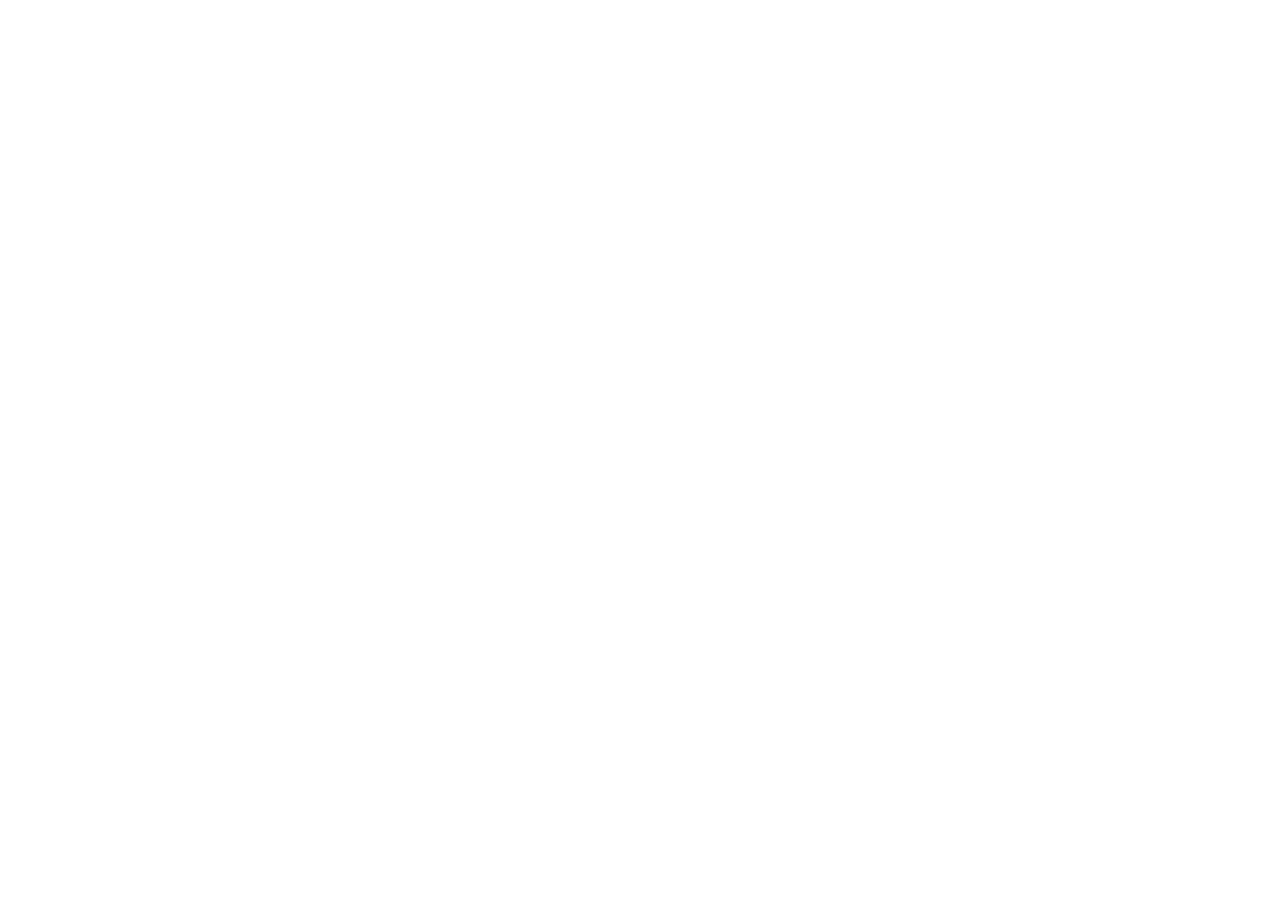
==== index.html @ 115ca14e "完成了登录和注册功能的开发" ====
<!DOCTYPE html>
<html lang="en">

<head>
    <meta charset="UTF-8">
    <meta name="viewport" content="width=device-width, initial-scale=1.0">
    <title>Document</title>
</head>

<body>

</body>

</html>
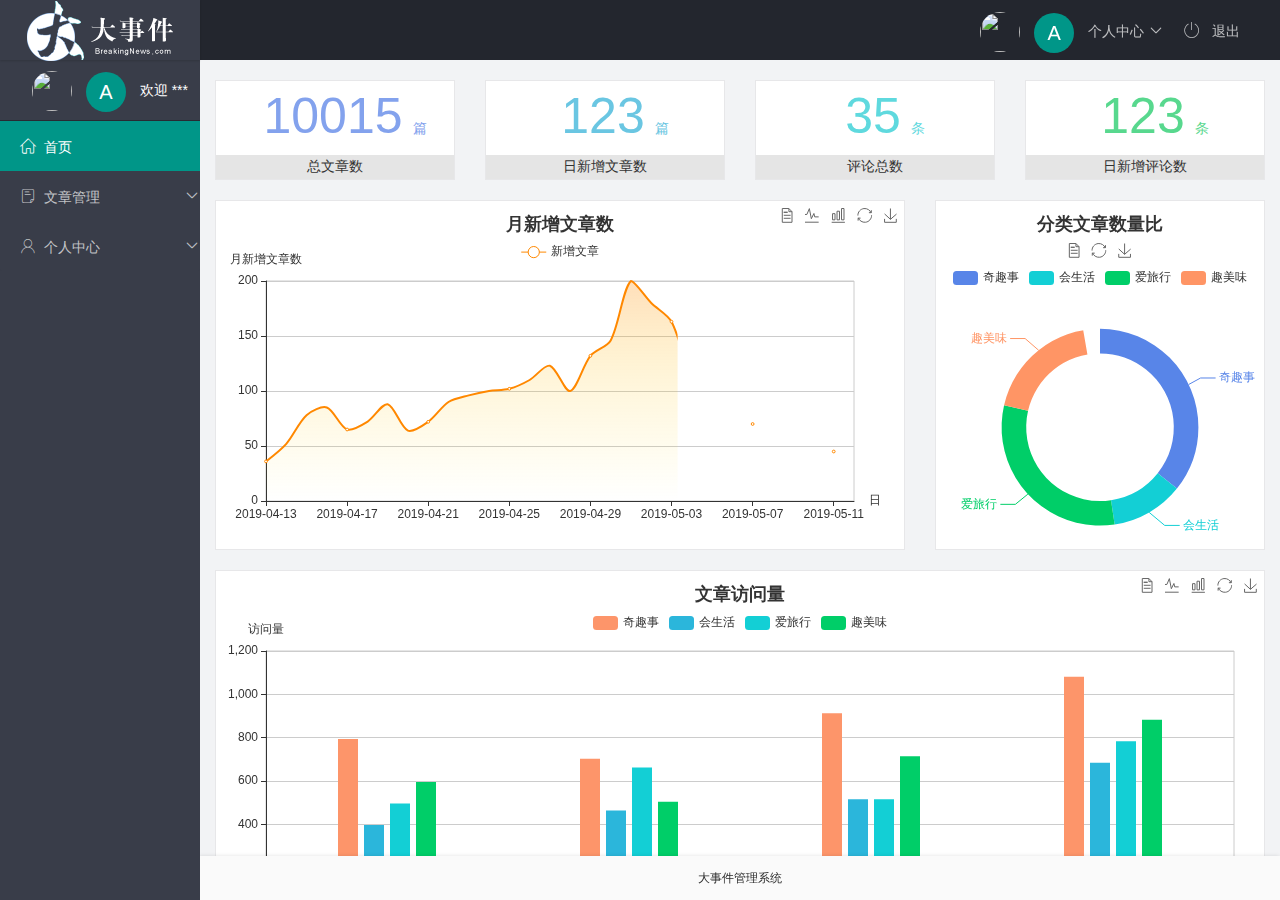
==== commit 34f014bb: "完成了主页功能的开发" ====
--- a/index.html
+++ b/index.html
@@ -5,9 +5,90 @@
     <meta charset="UTF-8">
     <meta name="viewport" content="width=device-width, initial-scale=1.0">
     <title>Document</title>
+    <link rel="stylesheet" href="./assets/lib/layui/css/layui.css">
+    <link rel="stylesheet" href="./assets/css/index.css">
+    <link rel="stylesheet" href="./assets/fonts/iconfont.css">
+
 </head>
 
 <body>
+    <div class="layui-layout layui-layout-admin">
+        <div class="layui-header">
+            <div class="layui-logo layui-hide-xs layui-bg-black">
+                <img src="./assets/images/logo.png" alt="">
+            </div>
+            <!-- 头部区域（可配合layui 已有的水平导航） -->
+            <ul class="layui-nav layui-layout-left">
+                <!-- 移动端显示 -->
+                <li class="layui-nav-item layui-show-xs-inline-block layui-hide-sm" lay-header-event="menuLeft">
+                    <i class="layui-icon layui-icon-spread-left"></i>
+                </li>
+            </ul>
+            <ul class="layui-nav layui-layout-right">
+                <li class="layui-nav-item layui-hide layui-show-md-inline-block">
+                    <a href="javascript:;" class="userinfo">
+                        <img src="//tva1.sinaimg.cn/crop.0.0.118.118.180/5db11ff4gw1e77d3nqrv8j203b03cweg.jpg" class="layui-nav-img">
+                        <span class="text-avatar">A</span> 个人中心
+                    </a>
+                    <dl class="layui-nav-child">
+                        <dd><a href="">基本资料</a></dd>
+                        <dd><a href="">更换头像</a></dd>
+                        <dd><a href="">重置密码</a></dd>
+                    </dl>
+                </li>
+                <li class="layui-nav-item" lay-header-event="menuRight" lay-unselect>
+                    <a href="javascript:;" id="btnLogout">
+                        <span class="iconfont icon-tuichu"></span> 退出
+                    </a>
+                </li>
+            </ul>
+        </div>
+
+        <div class="layui-side layui-bg-black">
+            <div class="layui-side-scroll">
+                <div class="userinfo">
+                    <img src="//tva1.sinaimg.cn/crop.0.0.118.118.180/5db11ff4gw1e77d3nqrv8j203b03cweg.jpg" class="layui-nav-img">
+                    <span class="text-avatar">A</span>
+                    <span id="welcome">欢迎 ***</span>
+                </div>
+                <!-- 左侧导航区域（可配合layui已有的垂直导航） -->
+                <ul class="layui-nav layui-nav-tree" lay-shrink="all">
+                    <li class="layui-nav-item layui-this"><a href="javascript:;"><span class="iconfont icon-home"></span>首页</a></li>
+                    <li class="layui-nav-item">
+                        <a class="" href="javascript:;"><span class="iconfont icon-16"></span>文章管理</a>
+                        <dl class="layui-nav-child">
+                            <dd><a href="javascript:;"><i class="layui-icon layui-icon-app"></i>文章类别</a></dd>
+                            <dd><a href="javascript:;"><i class="layui-icon layui-icon-cols"></i>文章列表</a></dd>
+                            <dd><a href="javascript:;"><i class="layui-icon layui-icon-release"></i>发布文章</a></dd>
+                        </dl>
+                    </li>
+                    <li class="layui-nav-item">
+                        <a href="javascript:;"><span class="iconfont icon-user"></span>个人中心</a>
+                        <dl class="layui-nav-child">
+                            <dd><a href="javascript:;"><i class="layui-icon layui-icon-file"></i>基本资料</a></dd>
+                            <dd><a href="javascript:;"><i class="layui-icon layui-icon-face-smile-b"></i>更换头像</a></dd>
+                            <dd><a href="javascript:;"><i class="layui-icon layui-icon-refresh"></i>重置密码</a></dd>
+                        </dl>
+                    </li>
+
+                </ul>
+            </div>
+        </div>
+
+        <div class="layui-body">
+            <!-- 内容主体区域 -->
+            <iframe src="/home/dashboard.html" frameborder="0"></iframe>
+        </div>
+
+        <div class="layui-footer">
+            <!-- 底部固定区域 -->
+            大事件管理系统
+        </div>
+    </div>
+    <script src="./assets/lib/layui/layui.js"></script>
+    <script src="./assets/lib/jquery.js"></script>
+    <script src="./assets/js/baseAPI.js"></script>
+    <script src="./assets/js/index.js"></script>
 
 </body>
 
--- a/assets/lib/layui/css/layui.css
+++ b/assets/lib/layui/css/layui.css
@@ -0,0 +1 @@
+.layui-inline,img{display:inline-block;vertical-align:middle}h1,h2,h3,h4,h5,h6{font-weight:400}a,body{color:#333}.layui-edge,.layui-header,.layui-inline,.layui-main{position:relative}.layui-edge,hr{height:0;overflow:hidden}.layui-layout-body,.layui-side,.layui-side-scroll{overflow-x:hidden}.layui-edge,.layui-elip,hr{overflow:hidden}.layui-btn,.layui-edge,.layui-inline,img{vertical-align:middle}.layui-btn,.layui-disabled,.layui-icon,.layui-unselect{-moz-user-select:none;-webkit-user-select:none;-ms-user-select:none}blockquote,body,button,dd,div,dl,dt,form,h1,h2,h3,h4,h5,h6,input,li,ol,p,pre,td,textarea,th,ul{margin:0;padding:0;-webkit-tap-highlight-color:rgba(0,0,0,0)}a:active,a:hover{outline:0}img{border:none}li{list-style:none}table{border-collapse:collapse;border-spacing:0}h4,h5,h6{font-size:100%}button,input,optgroup,option,select,textarea{font-family:inherit;font-size:inherit;font-style:inherit;font-weight:inherit;outline:0}pre{white-space:pre-wrap;white-space:-moz-pre-wrap;white-space:-pre-wrap;white-space:-o-pre-wrap;word-wrap:break-word}body{line-height:1.6;color:rgba(0,0,0,.85);font:14px Helvetica Neue,Helvetica,PingFang SC,Tahoma,Arial,sans-serif}hr{line-height:0;margin:10px 0;padding:0;border:none!important;border-bottom:1px solid #eee!important;clear:both;background:0 0}a{text-decoration:none}a:hover{color:#777}a cite{font-style:normal;*cursor:pointer}.layui-border-box,.layui-border-box *{box-sizing:border-box}.layui-box,.layui-box *{box-sizing:content-box}.layui-clear{clear:both;*zoom:1}.layui-clear:after{content:'\20';clear:both;*zoom:1;display:block;height:0}.layui-inline{*display:inline;*zoom:1}.layui-btn,.layui-btn-group,.layui-edge{display:inline-block}.layui-edge{width:0;border-width:6px;border-style:dashed;border-color:transparent}.layui-edge-top{top:-4px;border-bottom-color:#999;border-bottom-style:solid}.layui-edge-right{border-left-color:#999;border-left-style:solid}.layui-edge-bottom{top:2px;border-top-color:#999;border-top-style:solid}.layui-edge-left{border-right-color:#999;border-right-style:solid}.layui-elip{text-overflow:ellipsis;white-space:nowrap}.layui-disabled,.layui-disabled:hover{color:#d2d2d2!important;cursor:not-allowed!important}.layui-circle{border-radius:100%}.layui-show{display:block!important}.layui-hide{display:none!important}.layui-show-v{visibility:visible!important}.layui-hide-v{visibility:hidden!important}@font-face{font-family:layui-icon;src:url(../font/iconfont.eot?v=256);src:url(../font/iconfont.eot?v=256#iefix) format('embedded-opentype'),url(../font/iconfont.woff2?v=256) format('woff2'),url(../font/iconfont.woff?v=256) format('woff'),url(../font/iconfont.ttf?v=256) format('truetype'),url(../font/iconfont.svg?v=256#layui-icon) format('svg')}.layui-icon{font-family:layui-icon!important;font-size:16px;font-style:normal;-webkit-font-smoothing:antialiased;-moz-osx-font-smoothing:grayscale}.layui-icon-reply-fill:before{content:"\e611"}.layui-icon-set-fill:before{content:"\e614"}.layui-icon-menu-fill:before{content:"\e60f"}.layui-icon-search:before{content:"\e615"}.layui-icon-share:before{content:"\e641"}.layui-icon-set-sm:before{content:"\e620"}.layui-icon-engine:before{content:"\e628"}.layui-icon-close:before{content:"\1006"}.layui-icon-close-fill:before{content:"\1007"}.layui-icon-chart-screen:before{content:"\e629"}.layui-icon-star:before{content:"\e600"}.layui-icon-circle-dot:before{content:"\e617"}.layui-icon-chat:before{content:"\e606"}.layui-icon-release:before{content:"\e609"}.layui-icon-list:before{content:"\e60a"}.layui-icon-chart:before{content:"\e62c"}.layui-icon-ok-circle:before{content:"\1005"}.layui-icon-layim-theme:before{content:"\e61b"}.layui-icon-table:before{content:"\e62d"}.layui-icon-right:before{content:"\e602"}.layui-icon-left:before{content:"\e603"}.layui-icon-cart-simple:before{content:"\e698"}.layui-icon-face-cry:before{content:"\e69c"}.layui-icon-face-smile:before{content:"\e6af"}.layui-icon-survey:before{content:"\e6b2"}.layui-icon-tree:before{content:"\e62e"}.layui-icon-ie:before{content:"\e7bb"}.layui-icon-upload-circle:before{content:"\e62f"}.layui-icon-add-circle:before{content:"\e61f"}.layui-icon-download-circle:before{content:"\e601"}.layui-icon-templeate-1:before{content:"\e630"}.layui-icon-util:before{content:"\e631"}.layui-icon-face-surprised:before{content:"\e664"}.layui-icon-edit:before{content:"\e642"}.layui-icon-speaker:before{content:"\e645"}.layui-icon-down:before{content:"\e61a"}.layui-icon-file:before{content:"\e621"}.layui-icon-layouts:before{content:"\e632"}.layui-icon-rate-half:before{content:"\e6c9"}.layui-icon-add-circle-fine:before{content:"\e608"}.layui-icon-prev-circle:before{content:"\e633"}.layui-icon-read:before{content:"\e705"}.layui-icon-404:before{content:"\e61c"}.layui-icon-carousel:before{content:"\e634"}.layui-icon-help:before{content:"\e607"}.layui-icon-code-circle:before{content:"\e635"}.layui-icon-windows:before{content:"\e67f"}.layui-icon-water:before{content:"\e636"}.layui-icon-username:before{content:"\e66f"}.layui-icon-find-fill:before{content:"\e670"}.layui-icon-about:before{content:"\e60b"}.layui-icon-location:before{content:"\e715"}.layui-icon-up:before{content:"\e619"}.layui-icon-pause:before{content:"\e651"}.layui-icon-date:before{content:"\e637"}.layui-icon-layim-uploadfile:before{content:"\e61d"}.layui-icon-delete:before{content:"\e640"}.layui-icon-play:before{content:"\e652"}.layui-icon-top:before{content:"\e604"}.layui-icon-firefox:before{content:"\e686"}.layui-icon-friends:before{content:"\e612"}.layui-icon-refresh-3:before{content:"\e9aa"}.layui-icon-ok:before{content:"\e605"}.layui-icon-layer:before{content:"\e638"}.layui-icon-face-smile-fine:before{content:"\e60c"}.layui-icon-dollar:before{content:"\e659"}.layui-icon-group:before{content:"\e613"}.layui-icon-layim-download:before{content:"\e61e"}.layui-icon-picture-fine:before{content:"\e60d"}.layui-icon-link:before{content:"\e64c"}.layui-icon-diamond:before{content:"\e735"}.layui-icon-log:before{content:"\e60e"}.layui-icon-key:before{content:"\e683"}.layui-icon-rate-solid:before{content:"\e67a"}.layui-icon-fonts-del:before{content:"\e64f"}.layui-icon-unlink:before{content:"\e64d"}.layui-icon-fonts-clear:before{content:"\e639"}.layui-icon-triangle-r:before{content:"\e623"}.layui-icon-circle:before{content:"\e63f"}.layui-icon-radio:before{content:"\e643"}.layui-icon-align-center:before{content:"\e647"}.layui-icon-align-right:before{content:"\e648"}.layui-icon-align-left:before{content:"\e649"}.layui-icon-loading-1:before{content:"\e63e"}.layui-icon-return:before{content:"\e65c"}.layui-icon-fonts-strong:before{content:"\e62b"}.layui-icon-upload:before{content:"\e67c"}.layui-icon-dialogue:before{content:"\e63a"}.layui-icon-video:before{content:"\e6ed"}.layui-icon-headset:before{content:"\e6fc"}.layui-icon-cellphone-fine:before{content:"\e63b"}.layui-icon-add-1:before{content:"\e654"}.layui-icon-face-smile-b:before{content:"\e650"}.layui-icon-fonts-html:before{content:"\e64b"}.layui-icon-screen-full:before{content:"\e622"}.layui-icon-form:before{content:"\e63c"}.layui-icon-cart:before{content:"\e657"}.layui-icon-camera-fill:before{content:"\e65d"}.layui-icon-tabs:before{content:"\e62a"}.layui-icon-heart-fill:before{content:"\e68f"}.layui-icon-fonts-code:before{content:"\e64e"}.layui-icon-ios:before{content:"\e680"}.layui-icon-at:before{content:"\e687"}.layui-icon-fire:before{content:"\e756"}.layui-icon-set:before{content:"\e716"}.layui-icon-fonts-u:before{content:"\e646"}.layui-icon-triangle-d:before{content:"\e625"}.layui-icon-tips:before{content:"\e702"}.layui-icon-picture:before{content:"\e64a"}.layui-icon-more-vertical:before{content:"\e671"}.layui-icon-bluetooth:before{content:"\e689"}.layui-icon-flag:before{content:"\e66c"}.layui-icon-loading:before{content:"\e63d"}.layui-icon-fonts-i:before{content:"\e644"}.layui-icon-refresh-1:before{content:"\e666"}.layui-icon-rmb:before{content:"\e65e"}.layui-icon-addition:before{content:"\e624"}.layui-icon-home:before{content:"\e68e"}.layui-icon-time:before{content:"\e68d"}.layui-icon-user:before{content:"\e770"}.layui-icon-notice:before{content:"\e667"}.layui-icon-chrome:before{content:"\e68a"}.layui-icon-edge:before{content:"\e68b"}.layui-icon-login-weibo:before{content:"\e675"}.layui-icon-voice:before{content:"\e688"}.layui-icon-upload-drag:before{content:"\e681"}.layui-icon-login-qq:before{content:"\e676"}.layui-icon-snowflake:before{content:"\e6b1"}.layui-icon-heart:before{content:"\e68c"}.layui-icon-logout:before{content:"\e682"}.layui-icon-file-b:before{content:"\e655"}.layui-icon-template:before{content:"\e663"}.layui-icon-transfer:before{content:"\e691"}.layui-icon-auz:before{content:"\e672"}.layui-icon-console:before{content:"\e665"}.layui-icon-app:before{content:"\e653"}.layui-icon-prev:before{content:"\e65a"}.layui-icon-website:before{content:"\e7ae"}.layui-icon-next:before{content:"\e65b"}.layui-icon-component:before{content:"\e857"}.layui-icon-android:before{content:"\e684"}.layui-icon-more:before{content:"\e65f"}.layui-icon-login-wechat:before{content:"\e677"}.layui-icon-shrink-right:before{content:"\e668"}.layui-icon-spread-left:before{content:"\e66b"}.layui-icon-camera:before{content:"\e660"}.layui-icon-note:before{content:"\e66e"}.layui-icon-refresh:before{content:"\e669"}.layui-icon-female:before{content:"\e661"}.layui-icon-male:before{content:"\e662"}.layui-icon-screen-restore:before{content:"\e758"}.layui-icon-password:before{content:"\e673"}.layui-icon-senior:before{content:"\e674"}.layui-icon-theme:before{content:"\e66a"}.layui-icon-tread:before{content:"\e6c5"}.layui-icon-praise:before{content:"\e6c6"}.layui-icon-star-fill:before{content:"\e658"}.layui-icon-rate:before{content:"\e67b"}.layui-icon-template-1:before{content:"\e656"}.layui-icon-vercode:before{content:"\e679"}.layui-icon-service:before{content:"\e626"}.layui-icon-cellphone:before{content:"\e678"}.layui-icon-print:before{content:"\e66d"}.layui-icon-cols:before{content:"\e610"}.layui-icon-wifi:before{content:"\e7e0"}.layui-icon-export:before{content:"\e67d"}.layui-icon-rss:before{content:"\e808"}.layui-icon-slider:before{content:"\e714"}.layui-icon-email:before{content:"\e618"}.layui-icon-subtraction:before{content:"\e67e"}.layui-icon-mike:before{content:"\e6dc"}.layui-icon-light:before{content:"\e748"}.layui-icon-gift:before{content:"\e627"}.layui-icon-mute:before{content:"\e685"}.layui-icon-reduce-circle:before{content:"\e616"}.layui-icon-music:before{content:"\e690"}.layui-main{width:1140px;margin:0 auto}.layui-header{z-index:1000;height:60px}.layui-header a:hover{transition:all .5s;-webkit-transition:all .5s}.layui-side{position:fixed;left:0;top:0;bottom:0;z-index:999;width:200px}.layui-side-scroll{position:relative;width:220px;height:100%}.layui-body{position:relative;left:200px;right:0;top:0;bottom:0;z-index:900;width:auto;box-sizing:border-box}.layui-layout-admin .layui-header{position:fixed;top:0;left:0;right:0;background-color:#23262E}.layui-layout-admin .layui-side{top:60px;width:200px;overflow-x:hidden}.layui-layout-admin .layui-body{position:absolute;top:60px;padding-bottom:44px}.layui-layout-admin .layui-main{width:auto;margin:0 15px}.layui-layout-admin .layui-footer{position:fixed;left:200px;right:0;bottom:0;z-index:990;height:44px;line-height:44px;padding:0 15px;box-shadow:-1px 0 4px rgb(0 0 0 / 12%);background-color:#FAFAFA}.layui-layout-admin .layui-logo{position:absolute;left:0;top:0;width:200px;height:100%;line-height:60px;text-align:center;color:#009688;font-size:16px;box-shadow:0 1px 2px 0 rgb(0 0 0 / 15%)}.layui-layout-admin .layui-header .layui-nav{background:0 0}.layui-layout-left{position:absolute!important;left:200px;top:0}.layui-layout-right{position:absolute!important;right:0;top:0}.layui-container{position:relative;margin:0 auto;padding:0 15px;box-sizing:border-box}.layui-fluid{position:relative;margin:0 auto;padding:0 15px}.layui-row:after,.layui-row:before{content:"";display:block;clear:both}.layui-col-lg1,.layui-col-lg10,.layui-col-lg11,.layui-col-lg12,.layui-col-lg2,.layui-col-lg3,.layui-col-lg4,.layui-col-lg5,.layui-col-lg6,.layui-col-lg7,.layui-col-lg8,.layui-col-lg9,.layui-col-md1,.layui-col-md10,.layui-col-md11,.layui-col-md12,.layui-col-md2,.layui-col-md3,.layui-col-md4,.layui-col-md5,.layui-col-md6,.layui-col-md7,.layui-col-md8,.layui-col-md9,.layui-col-sm1,.layui-col-sm10,.layui-col-sm11,.layui-col-sm12,.layui-col-sm2,.layui-col-sm3,.layui-col-sm4,.layui-col-sm5,.layui-col-sm6,.layui-col-sm7,.layui-col-sm8,.layui-col-sm9,.layui-col-xs1,.layui-col-xs10,.layui-col-xs11,.layui-col-xs12,.layui-col-xs2,.layui-col-xs3,.layui-col-xs4,.layui-col-xs5,.layui-col-xs6,.layui-col-xs7,.layui-col-xs8,.layui-col-xs9{position:relative;display:block;box-sizing:border-box}.layui-col-xs1,.layui-col-xs10,.layui-col-xs11,.layui-col-xs12,.layui-col-xs2,.layui-col-xs3,.layui-col-xs4,.layui-col-xs5,.layui-col-xs6,.layui-col-xs7,.layui-col-xs8,.layui-col-xs9{float:left}.layui-col-xs1{width:8.33333333%}.layui-col-xs2{width:16.66666667%}.layui-col-xs3{width:25%}.layui-col-xs4{width:33.33333333%}.layui-col-xs5{width:41.66666667%}.layui-col-xs6{width:50%}.layui-col-xs7{width:58.33333333%}.layui-col-xs8{width:66.66666667%}.layui-col-xs9{width:75%}.layui-col-xs10{width:83.33333333%}.layui-col-xs11{width:91.66666667%}.layui-col-xs12{width:100%}.layui-col-xs-offset1{margin-left:8.33333333%}.layui-col-xs-offset2{margin-left:16.66666667%}.layui-col-xs-offset3{margin-left:25%}.layui-col-xs-offset4{margin-left:33.33333333%}.layui-col-xs-offset5{margin-left:41.66666667%}.layui-col-xs-offset6{margin-left:50%}.layui-col-xs-offset7{margin-left:58.33333333%}.layui-col-xs-offset8{margin-left:66.66666667%}.layui-col-xs-offset9{margin-left:75%}.layui-col-xs-offset10{margin-left:83.33333333%}.layui-col-xs-offset11{margin-left:91.66666667%}.layui-col-xs-offset12{margin-left:100%}@media screen and (max-width:768px){.layui-hide-xs{display:none!important}.layui-show-xs-block{display:block!important}.layui-show-xs-inline{display:inline!important}.layui-show-xs-inline-block{display:inline-block!important}}@media screen and (min-width:768px){.layui-container{width:750px}.layui-hide-sm{display:none!important}.layui-show-sm-block{display:block!important}.layui-show-sm-inline{display:inline!important}.layui-show-sm-inline-block{display:inline-block!important}.layui-col-sm1,.layui-col-sm10,.layui-col-sm11,.layui-col-sm12,.layui-col-sm2,.layui-col-sm3,.layui-col-sm4,.layui-col-sm5,.layui-col-sm6,.layui-col-sm7,.layui-col-sm8,.layui-col-sm9{float:left}.layui-col-sm1{width:8.33333333%}.layui-col-sm2{width:16.66666667%}.layui-col-sm3{width:25%}.layui-col-sm4{width:33.33333333%}.layui-col-sm5{width:41.66666667%}.layui-col-sm6{width:50%}.layui-col-sm7{width:58.33333333%}.layui-col-sm8{width:66.66666667%}.layui-col-sm9{width:75%}.layui-col-sm10{width:83.33333333%}.layui-col-sm11{width:91.66666667%}.layui-col-sm12{width:100%}.layui-col-sm-offset1{margin-left:8.33333333%}.layui-col-sm-offset2{margin-left:16.66666667%}.layui-col-sm-offset3{margin-left:25%}.layui-col-sm-offset4{margin-left:33.33333333%}.layui-col-sm-offset5{margin-left:41.66666667%}.layui-col-sm-offset6{margin-left:50%}.layui-col-sm-offset7{margin-left:58.33333333%}.layui-col-sm-offset8{margin-left:66.66666667%}.layui-col-sm-offset9{margin-left:75%}.layui-col-sm-offset10{margin-left:83.33333333%}.layui-col-sm-offset11{margin-left:91.66666667%}.layui-col-sm-offset12{margin-left:100%}}@media screen and (min-width:992px){.layui-container{width:970px}.layui-hide-md{display:none!important}.layui-show-md-block{display:block!important}.layui-show-md-inline{display:inline!important}.layui-show-md-inline-block{display:inline-block!important}.layui-col-md1,.layui-col-md10,.layui-col-md11,.layui-col-md12,.layui-col-md2,.layui-col-md3,.layui-col-md4,.layui-col-md5,.layui-col-md6,.layui-col-md7,.layui-col-md8,.layui-col-md9{float:left}.layui-col-md1{width:8.33333333%}.layui-col-md2{width:16.66666667%}.layui-col-md3{width:25%}.layui-col-md4{width:33.33333333%}.layui-col-md5{width:41.66666667%}.layui-col-md6{width:50%}.layui-col-md7{width:58.33333333%}.layui-col-md8{width:66.66666667%}.layui-col-md9{width:75%}.layui-col-md10{width:83.33333333%}.layui-col-md11{width:91.66666667%}.layui-col-md12{width:100%}.layui-col-md-offset1{margin-left:8.33333333%}.layui-col-md-offset2{margin-left:16.66666667%}.layui-col-md-offset3{margin-left:25%}.layui-col-md-offset4{margin-left:33.33333333%}.layui-col-md-offset5{margin-left:41.66666667%}.layui-col-md-offset6{margin-left:50%}.layui-col-md-offset7{margin-left:58.33333333%}.layui-col-md-offset8{margin-left:66.66666667%}.layui-col-md-offset9{margin-left:75%}.layui-col-md-offset10{margin-left:83.33333333%}.layui-col-md-offset11{margin-left:91.66666667%}.layui-col-md-offset12{margin-left:100%}}@media screen and (min-width:1200px){.layui-container{width:1170px}.layui-hide-lg{display:none!important}.layui-show-lg-block{display:block!important}.layui-show-lg-inline{display:inline!important}.layui-show-lg-inline-block{display:inline-block!important}.layui-col-lg1,.layui-col-lg10,.layui-col-lg11,.layui-col-lg12,.layui-col-lg2,.layui-col-lg3,.layui-col-lg4,.layui-col-lg5,.layui-col-lg6,.layui-col-lg7,.layui-col-lg8,.layui-col-lg9{float:left}.layui-col-lg1{width:8.33333333%}.layui-col-lg2{width:16.66666667%}.layui-col-lg3{width:25%}.layui-col-lg4{width:33.33333333%}.layui-col-lg5{width:41.66666667%}.layui-col-lg6{width:50%}.layui-col-lg7{width:58.33333333%}.layui-col-lg8{width:66.66666667%}.layui-col-lg9{width:75%}.layui-col-lg10{width:83.33333333%}.layui-col-lg11{width:91.66666667%}.layui-col-lg12{width:100%}.layui-col-lg-offset1{margin-left:8.33333333%}.layui-col-lg-offset2{margin-left:16.66666667%}.layui-col-lg-offset3{margin-left:25%}.layui-col-lg-offset4{margin-left:33.33333333%}.layui-col-lg-offset5{margin-left:41.66666667%}.layui-col-lg-offset6{margin-left:50%}.layui-col-lg-offset7{margin-left:58.33333333%}.layui-col-lg-offset8{margin-left:66.66666667%}.layui-col-lg-offset9{margin-left:75%}.layui-col-lg-offset10{margin-left:83.33333333%}.layui-col-lg-offset11{margin-left:91.66666667%}.layui-col-lg-offset12{margin-left:100%}}.layui-col-space1{margin:-.5px}.layui-col-space1>*{padding:.5px}.layui-col-space2{margin:-1px}.layui-col-space2>*{padding:1px}.layui-col-space4{margin:-2px}.layui-col-space4>*{padding:2px}.layui-col-space5{margin:-2.5px}.layui-col-space5>*{padding:2.5px}.layui-col-space6{margin:-3px}.layui-col-space6>*{padding:3px}.layui-col-space8{margin:-4px}.layui-col-space8>*{padding:4px}.layui-col-space10{margin:-5px}.layui-col-space10>*{padding:5px}.layui-col-space12{margin:-6px}.layui-col-space12>*{padding:6px}.layui-col-space14{margin:-7px}.layui-col-space14>*{padding:7px}.layui-col-space15{margin:-7.5px}.layui-col-space15>*{padding:7.5px}.layui-col-space16{margin:-8px}.layui-col-space16>*{padding:8px}.layui-col-space18{margin:-9px}.layui-col-space18>*{padding:9px}.layui-col-space20{margin:-10px}.layui-col-space20>*{padding:10px}.layui-col-space22{margin:-11px}.layui-col-space22>*{padding:11px}.layui-col-space24{margin:-12px}.layui-col-space24>*{padding:12px}.layui-col-space25{margin:-12.5px}.layui-col-space25>*{padding:12.5px}.layui-col-space26{margin:-13px}.layui-col-space26>*{padding:13px}.layui-col-space28{margin:-14px}.layui-col-space28>*{padding:14px}.layui-col-space30{margin:-15px}.layui-col-space30>*{padding:15px}.layui-btn,.layui-input,.layui-select,.layui-textarea,.layui-upload-button{outline:0;-webkit-appearance:none;transition:all .3s;-webkit-transition:all .3s;box-sizing:border-box}.layui-elem-quote{margin-bottom:10px;padding:15px;line-height:1.6;border-left:5px solid #5FB878;border-radius:0 2px 2px 0;background-color:#FAFAFA}.layui-quote-nm{border-style:solid;border-width:1px 1px 1px 5px;background:0 0}.layui-elem-field{margin-bottom:10px;padding:0;border-width:1px;border-style:solid}.layui-elem-field legend{margin-left:20px;padding:0 10px;font-size:20px;font-weight:300}.layui-field-title{margin:10px 0 20px;border-width:1px 0 0}.layui-field-box{padding:15px}.layui-field-title .layui-field-box{padding:10px 0}.layui-progress{position:relative;height:6px;border-radius:20px;background-color:#eee}.layui-progress-bar{position:absolute;left:0;top:0;width:0;max-width:100%;height:6px;border-radius:20px;text-align:right;background-color:#5FB878;transition:all .3s;-webkit-transition:all .3s}.layui-progress-big,.layui-progress-big .layui-progress-bar{height:18px;line-height:18px}.layui-progress-text{position:relative;top:-20px;line-height:18px;font-size:12px;color:#666}.layui-progress-big .layui-progress-text{position:static;padding:0 10px;color:#fff}.layui-collapse{border-width:1px;border-style:solid;border-radius:2px}.layui-colla-content,.layui-colla-item{border-top-width:1px;border-top-style:solid}.layui-colla-item:first-child{border-top:none}.layui-colla-title{position:relative;height:42px;line-height:42px;padding:0 15px 0 35px;color:#333;background-color:#FAFAFA;cursor:pointer;font-size:14px;overflow:hidden}.layui-colla-content{display:none;padding:10px 15px;line-height:1.6;color:#666}.layui-colla-icon{position:absolute;left:15px;top:0;font-size:14px}.layui-card-body,.layui-card-header,.layui-form-label,.layui-form-mid,.layui-form-select,.layui-input-block,.layui-input-inline,.layui-panel,.layui-textarea{position:relative}.layui-card{margin-bottom:15px;border-radius:2px;background-color:#fff;box-shadow:0 1px 2px 0 rgba(0,0,0,.05)}.layui-form-select dl,.layui-panel{box-shadow:1px 1px 4px rgb(0 0 0 / 8%)}.layui-card:last-child{margin-bottom:0}.layui-card-header{height:42px;line-height:42px;padding:0 15px;border-bottom:1px solid #f6f6f6;color:#333;border-radius:2px 2px 0 0;font-size:14px}.layui-card-body{padding:10px 15px;line-height:24px}.layui-card-body[pad15]{padding:15px}.layui-card-body[pad20]{padding:20px}.layui-card-body .layui-table{margin:5px 0}.layui-card .layui-tab{margin:0}.layui-panel{border-width:1px;border-style:solid;border-radius:2px;background-color:#fff;color:#666}.layui-bg-black,.layui-bg-blue,.layui-bg-cyan,.layui-bg-green,.layui-bg-orange,.layui-bg-red{color:#fff!important}.layui-panel-window{position:relative;padding:15px;border-radius:0;border-top:5px solid #eee;background-color:#fff}.layui-border,.layui-border-black,.layui-border-blue,.layui-border-cyan,.layui-border-green,.layui-border-orange,.layui-border-red{border-width:1px;border-style:solid}.layui-auxiliar-moving{position:fixed;left:0;right:0;top:0;bottom:0;width:100%;height:100%;background:0 0;z-index:9999999999}.layui-bg-red{background-color:#FF5722!important}.layui-bg-orange{background-color:#FFB800!important}.layui-bg-green{background-color:#009688!important}.layui-bg-cyan{background-color:#2F4056!important}.layui-bg-blue{background-color:#1E9FFF!important}.layui-bg-black{background-color:#393D49!important}.layui-bg-gray{background-color:#FAFAFA!important;color:#666!important}.layui-badge-rim,.layui-border,.layui-colla-content,.layui-colla-item,.layui-collapse,.layui-elem-field,.layui-form-pane .layui-form-item[pane],.layui-form-pane .layui-form-label,.layui-input,.layui-layedit,.layui-layedit-tool,.layui-panel,.layui-quote-nm,.layui-select,.layui-tab-bar,.layui-tab-card,.layui-tab-title,.layui-tab-title .layui-this:after,.layui-textarea{border-color:#eee}.layui-border{color:#666!important}.layui-border-red{border-color:#FF5722!important;color:#FF5722!important}.layui-border-orange{border-color:#FFB800!important;color:#FFB800!important}.layui-border-green{border-color:#009688!important;color:#009688!important}.layui-border-cyan{border-color:#2F4056!important;color:#2F4056!important}.layui-border-blue{border-color:#1E9FFF!important;color:#1E9FFF!important}.layui-border-black{border-color:#393D49!important;color:#393D49!important}.layui-timeline-item:before{background-color:#eee}.layui-text{line-height:1.6;font-size:14px;color:#666}.layui-text h1,.layui-text h2,.layui-text h3{font-weight:500;color:#333}.layui-text h1{font-size:30px}.layui-text h2{font-size:24px}.layui-text h3{font-size:18px}.layui-text a:not(.layui-btn){color:#01AAED}.layui-text a:not(.layui-btn):hover{text-decoration:underline}.layui-text ul{padding:5px 0 5px 15px}.layui-text ul li{margin-top:5px;list-style-type:disc}.layui-text em,.layui-word-aux{color:#999!important;padding-left:5px!important;padding-right:5px!important}.layui-text p{margin:10px 0}.layui-text p:first-child{margin-top:0}.layui-font-12{font-size:12px!important}.layui-font-14{font-size:14px!important}.layui-font-16{font-size:16px!important}.layui-font-18{font-size:18px!important}.layui-font-20{font-size:20px!important}.layui-font-red{color:#FF5722!important}.layui-font-orange{color:#FFB800!important}.layui-font-green{color:#009688!important}.layui-font-cyan{color:#2F4056!important}.layui-font-blue{color:#01AAED!important}.layui-font-black{color:#000!important}.layui-font-gray{color:#c2c2c2!important}.layui-btn{height:38px;line-height:38px;border:1px solid transparent;padding:0 18px;background-color:#009688;color:#fff;white-space:nowrap;text-align:center;font-size:14px;border-radius:2px;cursor:pointer}.layui-btn:hover{opacity:.8;filter:alpha(opacity=80);color:#fff}.layui-btn:active{opacity:1;filter:alpha(opacity=100)}.layui-btn+.layui-btn{margin-left:10px}.layui-btn-container{font-size:0}.layui-btn-container .layui-btn{margin-right:10px;margin-bottom:10px}.layui-btn-container .layui-btn+.layui-btn{margin-left:0}.layui-table .layui-btn-container .layui-btn{margin-bottom:9px}.layui-btn-radius{border-radius:100px}.layui-btn .layui-icon{padding:0 2px;vertical-align:middle\9;vertical-align:bottom}.layui-btn-primary{border-color:#d2d2d2;background:0 0;color:#666}.layui-btn-primary:hover{border-color:#009688;color:#333}.layui-btn-normal{background-color:#1E9FFF}.layui-btn-warm{background-color:#FFB800}.layui-btn-danger{background-color:#FF5722}.layui-btn-checked{background-color:#5FB878}.layui-btn-disabled,.layui-btn-disabled:active,.layui-btn-disabled:hover{border-color:#eee!important;background-color:#FBFBFB!important;color:#d2d2d2!important;cursor:not-allowed!important;opacity:1}.layui-btn-lg{height:44px;line-height:44px;padding:0 25px;font-size:16px}.layui-btn-sm{height:30px;line-height:30px;padding:0 10px;font-size:12px}.layui-btn-xs{height:22px;line-height:22px;padding:0 5px;font-size:12px}.layui-btn-xs i{font-size:12px!important}.layui-btn-group{vertical-align:middle;font-size:0}.layui-btn-group .layui-btn{margin-left:0!important;margin-right:0!important;border-left:1px solid rgba(255,255,255,.5);border-radius:0}.layui-btn-group .layui-btn-primary{border-left:none}.layui-btn-group .layui-btn-primary:hover{border-color:#d2d2d2;color:#009688}.layui-btn-group .layui-btn:first-child{border-left:none;border-radius:2px 0 0 2px}.layui-btn-group .layui-btn-primary:first-child{border-left:1px solid #d2d2d2}.layui-btn-group .layui-btn:last-child{border-radius:0 2px 2px 0}.layui-btn-group .layui-btn+.layui-btn{margin-left:0}.layui-btn-group+.layui-btn-group{margin-left:10px}.layui-btn-fluid{width:100%}.layui-input,.layui-select,.layui-textarea{height:38px;line-height:1.3;line-height:38px\9;border-width:1px;border-style:solid;background-color:#fff;color:rgba(0,0,0,.85);border-radius:2px}.layui-input::-webkit-input-placeholder,.layui-select::-webkit-input-placeholder,.layui-textarea::-webkit-input-placeholder{line-height:1.3}.layui-input,.layui-textarea{display:block;width:100%;padding-left:10px}.layui-input:hover,.layui-textarea:hover{border-color:#eee!important}.layui-input:focus,.layui-textarea:focus{border-color:#d2d2d2!important}.layui-textarea{min-height:100px;height:auto;line-height:20px;padding:6px 10px;resize:vertical}.layui-select{padding:0 10px}.layui-form input[type=checkbox],.layui-form input[type=radio],.layui-form select{display:none}.layui-form [lay-ignore]{display:initial}.layui-form-item{margin-bottom:15px;clear:both;*zoom:1}.layui-form-item:after{content:'\20';clear:both;*zoom:1;display:block;height:0}.layui-form-label{float:left;display:block;padding:9px 15px;width:80px;font-weight:400;line-height:20px;text-align:right}.layui-form-label-col{display:block;float:none;padding:9px 0;line-height:20px;text-align:left}.layui-form-item .layui-inline{margin-bottom:5px;margin-right:10px}.layui-input-block{margin-left:110px;min-height:36px}.layui-input-inline{display:inline-block;vertical-align:middle}.layui-form-item .layui-input-inline{float:left;width:190px;margin-right:10px}.layui-form-text .layui-input-inline{width:auto}.layui-form-mid{float:left;display:block;padding:9px 0!important;line-height:20px;margin-right:10px}.layui-form-danger+.layui-form-select .layui-input,.layui-form-danger:focus{border-color:#FF5722!important}.layui-form-select .layui-input{padding-right:30px;cursor:pointer}.layui-form-select .layui-edge{position:absolute;right:10px;top:50%;margin-top:-3px;cursor:pointer;border-width:6px;border-top-color:#c2c2c2;border-top-style:solid;transition:all .3s;-webkit-transition:all .3s}.layui-form-select dl{display:none;position:absolute;left:0;top:42px;padding:5px 0;z-index:899;min-width:100%;border:1px solid #eee;max-height:300px;overflow-y:auto;background-color:#fff;border-radius:2px;box-sizing:border-box}.layui-form-select dl dd,.layui-form-select dl dt{padding:0 10px;line-height:36px;white-space:nowrap;overflow:hidden;text-overflow:ellipsis}.layui-form-select dl dt{font-size:12px;color:#999}.layui-form-select dl dd{cursor:pointer}.layui-form-select dl dd:hover{background-color:#F6F6F6;-webkit-transition:.5s all;transition:.5s all}.layui-form-select .layui-select-group dd{padding-left:20px}.layui-form-select dl dd.layui-select-tips{padding-left:10px!important;color:#999}.layui-form-select dl dd.layui-this{background-color:#5FB878;color:#fff}.layui-form-checkbox,.layui-form-select dl dd.layui-disabled{background-color:#fff}.layui-form-selected dl{display:block}.layui-form-checkbox,.layui-form-checkbox *,.layui-form-switch{display:inline-block;vertical-align:middle}.layui-form-selected .layui-edge{margin-top:-9px;-webkit-transform:rotate(180deg);transform:rotate(180deg);margin-top:-3px\9}:root .layui-form-selected .layui-edge{margin-top:-9px\0/IE9}.layui-form-selectup dl{top:auto;bottom:42px}.layui-select-none{margin:5px 0;text-align:center;color:#999}.layui-select-disabled .layui-disabled{border-color:#eee!important}.layui-select-disabled .layui-edge{border-top-color:#d2d2d2}.layui-form-checkbox{position:relative;height:30px;line-height:30px;margin-right:10px;padding-right:30px;cursor:pointer;font-size:0;-webkit-transition:.1s linear;transition:.1s linear;box-sizing:border-box}.layui-form-checkbox span{padding:0 10px;height:100%;font-size:14px;border-radius:2px 0 0 2px;background-color:#d2d2d2;color:#fff;overflow:hidden;white-space:nowrap;text-overflow:ellipsis}.layui-form-checkbox:hover span{background-color:#c2c2c2}.layui-form-checkbox i{position:absolute;right:0;top:0;width:30px;height:28px;border:1px solid #d2d2d2;border-left:none;border-radius:0 2px 2px 0;color:#fff;font-size:20px;text-align:center}.layui-form-checkbox:hover i{border-color:#c2c2c2;color:#c2c2c2}.layui-form-checked,.layui-form-checked:hover{border-color:#5FB878}.layui-form-checked span,.layui-form-checked:hover span{background-color:#5FB878}.layui-form-checked i,.layui-form-checked:hover i{color:#5FB878}.layui-form-item .layui-form-checkbox{margin-top:4px}.layui-form-checkbox[lay-skin=primary]{height:auto!important;line-height:normal!important;min-width:18px;min-height:18px;border:none!important;margin-right:0;padding-left:28px;padding-right:0;background:0 0}.layui-form-checkbox[lay-skin=primary] span{padding-left:0;padding-right:15px;line-height:18px;background:0 0;color:#666}.layui-form-checkbox[lay-skin=primary] i{right:auto;left:0;width:16px;height:16px;line-height:16px;border:1px solid #d2d2d2;font-size:12px;border-radius:2px;background-color:#fff;-webkit-transition:.1s linear;transition:.1s linear}.layui-form-checkbox[lay-skin=primary]:hover i{border-color:#5FB878;color:#fff}.layui-form-checked[lay-skin=primary] i{border-color:#5FB878!important;background-color:#5FB878;color:#fff}.layui-checkbox-disabled[lay-skin=primary] span{background:0 0!important;color:#c2c2c2!important}.layui-checkbox-disabled[lay-skin=primary]:hover i{border-color:#d2d2d2}.layui-form-item .layui-form-checkbox[lay-skin=primary]{margin-top:10px}.layui-form-switch{position:relative;height:22px;line-height:22px;min-width:35px;padding:0 5px;margin-top:8px;border:1px solid #d2d2d2;border-radius:20px;cursor:pointer;background-color:#fff;-webkit-transition:.1s linear;transition:.1s linear}.layui-form-switch i{position:absolute;left:5px;top:3px;width:16px;height:16px;border-radius:20px;background-color:#d2d2d2;-webkit-transition:.1s linear;transition:.1s linear}.layui-form-switch em{position:relative;top:0;width:25px;margin-left:21px;padding:0!important;text-align:center!important;color:#999!important;font-style:normal!important;font-size:12px}.layui-form-onswitch{border-color:#5FB878;background-color:#5FB878}.layui-checkbox-disabled,.layui-checkbox-disabled i{border-color:#eee!important}.layui-form-onswitch i{left:100%;margin-left:-21px;background-color:#fff}.layui-form-onswitch em{margin-left:5px;margin-right:21px;color:#fff!important}.layui-checkbox-disabled span{background-color:#eee!important}.layui-checkbox-disabled em{color:#d2d2d2!important}.layui-checkbox-disabled:hover i{color:#fff!important}[lay-radio]{display:none}.layui-form-radio,.layui-form-radio *{display:inline-block;vertical-align:middle}.layui-form-radio{line-height:28px;margin:6px 10px 0 0;padding-right:10px;cursor:pointer;font-size:0}.layui-form-radio *{font-size:14px}.layui-form-radio>i{margin-right:8px;font-size:22px;color:#c2c2c2}.layui-form-radio:hover *,.layui-form-radioed,.layui-form-radioed>i{color:#5FB878}.layui-radio-disabled>i{color:#eee!important}.layui-radio-disabled *{color:#c2c2c2!important}.layui-form-pane .layui-form-label{width:110px;padding:8px 15px;height:38px;line-height:20px;border-width:1px;border-style:solid;border-radius:2px 0 0 2px;text-align:center;background-color:#FAFAFA;overflow:hidden;white-space:nowrap;text-overflow:ellipsis;box-sizing:border-box}.layui-form-pane .layui-input-inline{margin-left:-1px}.layui-form-pane .layui-input-block{margin-left:110px;left:-1px}.layui-form-pane .layui-input{border-radius:0 2px 2px 0}.layui-form-pane .layui-form-text .layui-form-label{float:none;width:100%;border-radius:2px;box-sizing:border-box;text-align:left}.layui-form-pane .layui-form-text .layui-input-inline{display:block;margin:0;top:-1px;clear:both}.layui-form-pane .layui-form-text .layui-input-block{margin:0;left:0;top:-1px}.layui-form-pane .layui-form-text .layui-textarea{min-height:100px;border-radius:0 0 2px 2px}.layui-form-pane .layui-form-checkbox{margin:4px 0 4px 10px}.layui-form-pane .layui-form-radio,.layui-form-pane .layui-form-switch{margin-top:6px;margin-left:10px}.layui-form-pane .layui-form-item[pane]{position:relative;border-width:1px;border-style:solid}.layui-form-pane .layui-form-item[pane] .layui-form-label{position:absolute;left:0;top:0;height:100%;border-width:0 1px 0 0}.layui-form-pane .layui-form-item[pane] .layui-input-inline{margin-left:110px}@media screen and (max-width:450px){.layui-form-item .layui-form-label{text-overflow:ellipsis;overflow:hidden;white-space:nowrap}.layui-form-item .layui-inline{display:block;margin-right:0;margin-bottom:20px;clear:both}.layui-form-item .layui-inline:after{content:'\20';clear:both;display:block;height:0}.layui-form-item .layui-input-inline{display:block;float:none;left:-3px;width:auto!important;margin:0 0 10px 112px}.layui-form-item .layui-input-inline+.layui-form-mid{margin-left:110px;top:-5px;padding:0}.layui-form-item .layui-form-checkbox{margin-right:5px;margin-bottom:5px}}.layui-layedit{border-width:1px;border-style:solid;border-radius:2px}.layui-layedit-tool{padding:3px 5px;border-bottom-width:1px;border-bottom-style:solid;font-size:0}.layedit-tool-fixed{position:fixed;top:0;border-top:1px solid #eee}.layui-layedit-tool .layedit-tool-mid,.layui-layedit-tool .layui-icon{display:inline-block;vertical-align:middle;text-align:center;font-size:14px}.layui-layedit-tool .layui-icon{position:relative;width:32px;height:30px;line-height:30px;margin:3px 5px;color:#777;cursor:pointer;border-radius:2px}.layui-layedit-tool .layui-icon:hover{color:#393D49}.layui-layedit-tool .layui-icon:active{color:#000}.layui-layedit-tool .layedit-tool-active{background-color:#eee;color:#000}.layui-layedit-tool .layui-disabled,.layui-layedit-tool .layui-disabled:hover{color:#d2d2d2;cursor:not-allowed}.layui-layedit-tool .layedit-tool-mid{width:1px;height:18px;margin:0 10px;background-color:#d2d2d2}.layedit-tool-html{width:50px!important;font-size:30px!important}.layedit-tool-b,.layedit-tool-code,.layedit-tool-help{font-size:16px!important}.layedit-tool-d,.layedit-tool-face,.layedit-tool-image,.layedit-tool-unlink{font-size:18px!important}.layedit-tool-image input{position:absolute;font-size:0;left:0;top:0;width:100%;height:100%;opacity:.01;filter:Alpha(opacity=1);cursor:pointer}.layui-layedit-iframe iframe{display:block;width:100%}#LAY_layedit_code{overflow:hidden}.layui-laypage{display:inline-block;*display:inline;*zoom:1;vertical-align:middle;margin:10px 0;font-size:0}.layui-laypage>a:first-child,.layui-laypage>a:first-child em{border-radius:2px 0 0 2px}.layui-laypage>a:last-child,.layui-laypage>a:last-child em{border-radius:0 2px 2px 0}.layui-laypage>:first-child{margin-left:0!important}.layui-laypage>:last-child{margin-right:0!important}.layui-laypage a,.layui-laypage button,.layui-laypage input,.layui-laypage select,.layui-laypage span{border:1px solid #eee}.layui-laypage a,.layui-laypage span{display:inline-block;*display:inline;*zoom:1;vertical-align:middle;padding:0 15px;height:28px;line-height:28px;margin:0 -1px 5px 0;background-color:#fff;color:#333;font-size:12px}.layui-flow-more a *,.layui-laypage input,.layui-table-view select[lay-ignore]{display:inline-block}.layui-laypage a:hover{color:#009688}.layui-laypage em{font-style:normal}.layui-laypage .layui-laypage-spr{color:#999;font-weight:700}.layui-laypage a{text-decoration:none}.layui-laypage .layui-laypage-curr{position:relative}.layui-laypage .layui-laypage-curr em{position:relative;color:#fff}.layui-laypage .layui-laypage-curr .layui-laypage-em{position:absolute;left:-1px;top:-1px;padding:1px;width:100%;height:100%;background-color:#009688}.layui-laypage-em{border-radius:2px}.layui-laypage-next em,.layui-laypage-prev em{font-family:Sim sun;font-size:16px}.layui-laypage .layui-laypage-count,.layui-laypage .layui-laypage-limits,.layui-laypage .layui-laypage-refresh,.layui-laypage .layui-laypage-skip{margin-left:10px;margin-right:10px;padding:0;border:none}.layui-laypage .layui-laypage-limits,.layui-laypage .layui-laypage-refresh{vertical-align:top}.layui-laypage .layui-laypage-refresh i{font-size:18px;cursor:pointer}.layui-laypage select{height:22px;padding:3px;border-radius:2px;cursor:pointer}.layui-laypage .layui-laypage-skip{height:30px;line-height:30px;color:#999}.layui-laypage button,.layui-laypage input{height:30px;line-height:30px;border-radius:2px;vertical-align:top;background-color:#fff;box-sizing:border-box}.layui-laypage input{width:40px;margin:0 10px;padding:0 3px;text-align:center}.layui-laypage input:focus,.layui-laypage select:focus{border-color:#009688!important}.layui-laypage button{margin-left:10px;padding:0 10px;cursor:pointer}.layui-table,.layui-table-view{margin:10px 0}.layui-flow-more{margin:10px 0;text-align:center;color:#999;font-size:14px}.layui-flow-more a{height:32px;line-height:32px}.layui-flow-more a *{vertical-align:top}.layui-flow-more a cite{padding:0 20px;border-radius:3px;background-color:#eee;color:#333;font-style:normal}.layui-flow-more a cite:hover{opacity:.8}.layui-flow-more a i{font-size:30px;color:#737383}.layui-table{width:100%;background-color:#fff;color:#666}.layui-table tr{transition:all .3s;-webkit-transition:all .3s}.layui-table th{text-align:left;font-weight:400}.layui-table tbody tr:hover,.layui-table thead tr,.layui-table-click,.layui-table-header,.layui-table-hover,.layui-table-mend,.layui-table-patch,.layui-table-tool,.layui-table-total,.layui-table-total tr,.layui-table[lay-even] tr:nth-child(even){background-color:#FAFAFA}.layui-table td,.layui-table th,.layui-table-col-set,.layui-table-fixed-r,.layui-table-grid-down,.layui-table-header,.layui-table-page,.layui-table-tips-main,.layui-table-tool,.layui-table-total,.layui-table-view,.layui-table[lay-skin=line],.layui-table[lay-skin=row]{border-width:1px;border-style:solid;border-color:#eee}.layui-table td,.layui-table th{position:relative;padding:9px 15px;min-height:20px;line-height:20px;font-size:14px}.layui-table[lay-skin=line] td,.layui-table[lay-skin=line] th{border-width:0 0 1px}.layui-table[lay-skin=row] td,.layui-table[lay-skin=row] th{border-width:0 1px 0 0}.layui-table[lay-skin=nob] td,.layui-table[lay-skin=nob] th{border:none}.layui-table img{max-width:100px}.layui-table[lay-size=lg] td,.layui-table[lay-size=lg] th{padding:15px 30px}.layui-table-view .layui-table[lay-size=lg] .layui-table-cell{height:40px;line-height:40px}.layui-table[lay-size=sm] td,.layui-table[lay-size=sm] th{font-size:12px;padding:5px 10px}.layui-table-view .layui-table[lay-size=sm] .layui-table-cell{height:20px;line-height:20px}.layui-table[lay-data]{display:none}.layui-table-box{position:relative;overflow:hidden}.layui-table-view .layui-table{position:relative;width:auto;margin:0}.layui-table-view .layui-table[lay-skin=line]{border-width:0 1px 0 0}.layui-table-view .layui-table[lay-skin=row]{border-width:0 0 1px}.layui-table-view .layui-table td,.layui-table-view .layui-table th{padding:5px 0;border-top:none;border-left:none}.layui-table-view .layui-table th.layui-unselect .layui-table-cell span{cursor:pointer}.layui-table-view .layui-table td{cursor:default}.layui-table-view .layui-table td[data-edit=text]{cursor:text}.layui-table-view .layui-form-checkbox[lay-skin=primary] i{width:18px;height:18px}.layui-table-view .layui-form-radio{line-height:0;padding:0}.layui-table-view .layui-form-radio>i{margin:0;font-size:20px}.layui-table-init{position:absolute;left:0;top:0;width:100%;height:100%;text-align:center;z-index:110}.layui-table-init .layui-icon{position:absolute;left:50%;top:50%;margin:-15px 0 0 -15px;font-size:30px;color:#c2c2c2}.layui-table-header{border-width:0 0 1px;overflow:hidden}.layui-table-header .layui-table{margin-bottom:-1px}.layui-table-tool .layui-inline[lay-event]{position:relative;width:26px;height:26px;padding:5px;line-height:16px;margin-right:10px;text-align:center;color:#333;border:1px solid #ccc;cursor:pointer;-webkit-transition:.5s all;transition:.5s all}.layui-table-tool .layui-inline[lay-event]:hover{border:1px solid #999}.layui-table-tool-temp{padding-right:120px}.layui-table-tool-self{position:absolute;right:17px;top:10px}.layui-table-tool .layui-table-tool-self .layui-inline[lay-event]{margin:0 0 0 10px}.layui-table-tool-panel{position:absolute;top:29px;left:-1px;padding:5px 0;min-width:150px;min-height:40px;border:1px solid #d2d2d2;text-align:left;overflow-y:auto;background-color:#fff;box-shadow:0 2px 4px rgba(0,0,0,.12)}.layui-table-cell,.layui-table-tool-panel li{overflow:hidden;text-overflow:ellipsis;white-space:nowrap}.layui-table-tool-panel li{padding:0 10px;line-height:30px;-webkit-transition:.5s all;transition:.5s all}.layui-menu li,.layui-menu-body-title a:hover,.layui-menu-body-title>.layui-icon:hover{transition:all .3s}.layui-table-tool-panel li .layui-form-checkbox[lay-skin=primary]{width:100%;padding-left:28px}.layui-table-tool-panel li:hover{background-color:#F6F6F6}.layui-table-tool-panel li .layui-form-checkbox[lay-skin=primary] i{position:absolute;left:0;top:0}.layui-table-tool-panel li .layui-form-checkbox[lay-skin=primary] span{padding:0}.layui-table-tool .layui-table-tool-self .layui-table-tool-panel{left:auto;right:-1px}.layui-table-col-set{position:absolute;right:0;top:0;width:20px;height:100%;border-width:0 0 0 1px;background-color:#fff}.layui-table-sort{width:10px;height:20px;margin-left:5px;cursor:pointer!important}.layui-table-sort .layui-edge{position:absolute;left:5px;border-width:5px}.layui-table-sort .layui-table-sort-asc{top:3px;border-top:none;border-bottom-style:solid;border-bottom-color:#b2b2b2}.layui-table-sort .layui-table-sort-asc:hover{border-bottom-color:#666}.layui-table-sort .layui-table-sort-desc{bottom:5px;border-bottom:none;border-top-style:solid;border-top-color:#b2b2b2}.layui-table-sort .layui-table-sort-desc:hover{border-top-color:#666}.layui-table-sort[lay-sort=asc] .layui-table-sort-asc{border-bottom-color:#000}.layui-table-sort[lay-sort=desc] .layui-table-sort-desc{border-top-color:#000}.layui-table-cell{height:28px;line-height:28px;padding:0 15px;position:relative;box-sizing:border-box}.layui-table-cell .layui-form-checkbox[lay-skin=primary]{top:-1px;padding:0}.layui-table-cell .layui-table-link{color:#01AAED}.laytable-cell-checkbox,.laytable-cell-numbers,.laytable-cell-radio,.laytable-cell-space{padding:0;text-align:center}.layui-table-body{position:relative;overflow:auto;margin-right:-1px;margin-bottom:-1px}.layui-table-body .layui-none{line-height:26px;padding:30px 15px;text-align:center;color:#999}.layui-table-fixed{position:absolute;left:0;top:0;z-index:101}.layui-table-fixed .layui-table-body{overflow:hidden}.layui-table-fixed-l{box-shadow:1px 0 8px rgba(0,0,0,.08)}.layui-table-fixed-r{left:auto;right:-1px;border-width:0 0 0 1px;box-shadow:-1px 0 8px rgba(0,0,0,.08)}.layui-table-fixed-r .layui-table-header{position:relative;overflow:visible}.layui-table-mend{position:absolute;right:-49px;top:0;height:100%;width:50px}.layui-table-tool{position:relative;z-index:890;width:100%;min-height:50px;line-height:30px;padding:10px 15px;border-width:0 0 1px}.layui-table-tool .layui-btn-container{margin-bottom:-10px}.layui-table-page,.layui-table-total{border-width:1px 0 0;margin-bottom:-1px;overflow:hidden}.layui-table-page{position:relative;width:100%;padding:7px 7px 0;height:41px;font-size:12px;white-space:nowrap}.layui-table-page>div{height:26px}.layui-table-page .layui-laypage{margin:0}.layui-table-page .layui-laypage a,.layui-table-page .layui-laypage span{height:26px;line-height:26px;margin-bottom:10px;border:none;background:0 0}.layui-table-page .layui-laypage a,.layui-table-page .layui-laypage span.layui-laypage-curr{padding:0 12px}.layui-table-page .layui-laypage span{margin-left:0;padding:0}.layui-table-page .layui-laypage .layui-laypage-prev{margin-left:-7px!important}.layui-table-page .layui-laypage .layui-laypage-curr .layui-laypage-em{left:0;top:0;padding:0}.layui-table-page .layui-laypage button,.layui-table-page .layui-laypage input{height:26px;line-height:26px}.layui-table-page .layui-laypage input{width:40px}.layui-table-page .layui-laypage button{padding:0 10px}.layui-table-page select{height:18px}.layui-table-patch .layui-table-cell{padding:0;width:30px}.layui-table-edit{position:absolute;left:0;top:0;width:100%;height:100%;padding:0 14px 1px;border-radius:0;box-shadow:1px 1px 20px rgba(0,0,0,.15)}.layui-table-edit:focus{border-color:#5FB878!important}select.layui-table-edit{padding:0 0 0 10px;border-color:#d2d2d2}.layui-table-view .layui-form-checkbox,.layui-table-view .layui-form-radio,.layui-table-view .layui-form-switch{top:0;margin:0;box-sizing:content-box}.layui-colorpicker-alpha-slider,.layui-colorpicker-side-slider,.layui-menu,.layui-menu *,.layui-nav{box-sizing:border-box}.layui-table-view .layui-form-checkbox{top:-1px;height:26px;line-height:26px}.layui-table-view .layui-form-checkbox i{height:26px}.layui-table-grid .layui-table-cell{overflow:visible}.layui-table-grid-down{position:absolute;top:0;right:0;width:26px;height:100%;padding:5px 0;border-width:0 0 0 1px;text-align:center;background-color:#fff;color:#999;cursor:pointer}.layui-table-grid-down .layui-icon{position:absolute;top:50%;left:50%;margin:-8px 0 0 -8px}.layui-table-grid-down:hover{background-color:#fbfbfb}body .layui-table-tips .layui-layer-content{background:0 0;padding:0;box-shadow:0 1px 6px rgba(0,0,0,.12)}.layui-table-tips-main{margin:-44px 0 0 -1px;max-height:150px;padding:8px 15px;font-size:14px;overflow-y:scroll;background-color:#fff;color:#666}.layui-table-tips-c{position:absolute;right:-3px;top:-13px;width:20px;height:20px;padding:3px;cursor:pointer;background-color:#666;border-radius:50%;color:#fff}.layui-table-tips-c:hover{background-color:#777}.layui-table-tips-c:before{position:relative;right:-2px}.layui-upload-file{display:none!important;opacity:.01;filter:Alpha(opacity=1)}.layui-upload-drag,.layui-upload-form,.layui-upload-wrap{display:inline-block}.layui-upload-list{margin:10px 0}.layui-upload-choose{max-width:200px;padding:0 10px;color:#999;font-size:14px;text-overflow:ellipsis;overflow:hidden;white-space:nowrap}.layui-upload-drag{position:relative;padding:30px;border:1px dashed #e2e2e2;background-color:#fff;text-align:center;cursor:pointer;color:#999}.layui-upload-drag .layui-icon{font-size:50px;color:#009688}.layui-upload-drag[lay-over]{border-color:#009688}.layui-upload-iframe{position:absolute;width:0;height:0;border:0;visibility:hidden}.layui-upload-wrap{position:relative;vertical-align:middle}.layui-upload-wrap .layui-upload-file{display:block!important;position:absolute;left:0;top:0;z-index:10;font-size:100px;width:100%;height:100%;opacity:.01;filter:Alpha(opacity=1);cursor:pointer}.layui-btn-container .layui-upload-choose{padding-left:0}.layui-menu{position:relative;margin:5px 0;background-color:#fff}.layui-menu li,.layui-menu-body-title a{padding:5px 15px}.layui-menu li{position:relative;margin:1px 0;width:calc(100% + 1px);line-height:26px;color:rgba(0,0,0,.8);font-size:14px;white-space:nowrap;cursor:pointer}.layui-menu li:hover{background-color:#F6F6F6}.layui-menu-item-parent:hover>.layui-menu-body-panel{display:block;animation-name:layui-fadein;animation-duration:.3s;animation-fill-mode:both;animation-delay:.2s}.layui-menu-item-group .layui-menu-body-title,.layui-menu-item-parent .layui-menu-body-title{padding-right:25px}.layui-menu .layui-menu-item-divider:hover,.layui-menu .layui-menu-item-group:hover,.layui-menu .layui-menu-item-none:hover{background:0 0;cursor:default}.layui-menu .layui-menu-item-group>ul{margin:5px 0 -5px}.layui-menu .layui-menu-item-group>.layui-menu-body-title{color:rgba(0,0,0,.35);user-select:none}.layui-menu .layui-menu-item-none{color:rgba(0,0,0,.35);cursor:default;text-align:center}.layui-menu .layui-menu-item-divider{margin:5px 0;padding:0;height:0;line-height:0;border-bottom:1px solid #eee;overflow:hidden}.layui-menu .layui-menu-item-down:hover,.layui-menu .layui-menu-item-up:hover{cursor:pointer}.layui-menu .layui-menu-item-up>.layui-menu-body-title{color:rgba(0,0,0,.8)}.layui-menu .layui-menu-item-up>ul{visibility:hidden;height:0;overflow:hidden}.layui-menu .layui-menu-item-down:hover>.layui-menu-body-title>.layui-icon,.layui-menu .layui-menu-item-up>.layui-menu-body-title:hover>.layui-icon{color:rgba(0,0,0,1)}.layui-menu .layui-menu-item-down>ul{visibility:visible;height:auto}.layui-breadcrumb,.layui-tree-btnGroup{visibility:hidden}.layui-menu .layui-menu-item-checked,.layui-menu .layui-menu-item-checked2{background-color:#F6F6F6!important;color:#5FB878}.layui-menu .layui-menu-item-checked a,.layui-menu .layui-menu-item-checked2 a{color:#5FB878}.layui-menu .layui-menu-item-checked:after{position:absolute;right:0;top:0;bottom:0;border-right:3px solid #5FB878;content:""}.layui-menu-body-title{position:relative;overflow:hidden;text-overflow:ellipsis}.layui-menu-body-title a{display:block;margin:-5px -15px;color:rgba(0,0,0,.8)}.layui-menu-body-title>.layui-icon{position:absolute;right:0;top:0;font-size:14px}.layui-menu-body-title>.layui-icon-right{right:-1px}.layui-menu-body-panel{display:none;position:absolute;top:-7px;left:100%;z-index:1000;margin-left:13px;padding:5px 0}.layui-menu-body-panel:before{content:"";position:absolute;width:20px;left:-16px;top:0;bottom:0}.layui-menu-body-panel-left{left:auto;right:100%;margin:0 13px}.layui-menu-body-panel-left:before{left:auto;right:-16px}.layui-menu-lg li{line-height:32px}.layui-menu-lg .layui-menu-body-title a:hover,.layui-menu-lg li:hover{background:0 0;color:#5FB878}.layui-menu-lg li .layui-menu-body-panel{margin-left:14px}.layui-menu-lg li .layui-menu-body-panel-left{margin:0 15px}.layui-dropdown{position:absolute;left:-999999px;top:-999999px;z-index:66666666;margin:5px 0;min-width:100px}.layui-dropdown:before{content:"";position:absolute;width:100%;height:6px;left:0;top:-6px}.layui-nav{position:relative;padding:0 20px;background-color:#393D49;color:#fff;border-radius:2px;font-size:0}.layui-nav *{font-size:14px}.layui-nav .layui-nav-item{position:relative;display:inline-block;*display:inline;*zoom:1;vertical-align:middle;line-height:60px}.layui-nav .layui-nav-item a{display:block;padding:0 20px;color:#fff;color:rgba(255,255,255,.7);transition:all .3s;-webkit-transition:all .3s}.layui-nav .layui-this:after,.layui-nav-bar{content:"";position:absolute;left:0;top:0;width:0;height:5px;background-color:#5FB878;transition:all .2s;-webkit-transition:all .2s;pointer-events:none}.layui-nav-bar{z-index:1000}.layui-nav[lay-bar=disabled] .layui-nav-bar{display:none}.layui-nav .layui-nav-item a:hover,.layui-nav .layui-this a{color:#fff}.layui-nav .layui-this:after{top:auto;bottom:0;width:100%}.layui-nav-img{width:30px;height:30px;margin-right:10px;border-radius:50%}.layui-nav .layui-nav-more{position:absolute;top:0;right:3px;left:auto!important;margin-top:0;font-size:12px;cursor:pointer;transition:all .2s;-webkit-transition:all .2s}.layui-nav .layui-nav-mored,.layui-nav-itemed>a .layui-nav-more{transform:rotate(180deg)}.layui-nav-child{display:none;position:absolute;left:0;top:65px;min-width:100%;line-height:36px;padding:5px 0;box-shadow:0 2px 4px rgba(0,0,0,.12);border:1px solid #eee;background-color:#fff;z-index:100;border-radius:2px;white-space:nowrap}.layui-nav .layui-nav-child a{color:#666;color:rgba(0,0,0,.8)}.layui-nav .layui-nav-child a:hover{background-color:#F6F6F6;color:rgba(0,0,0,.8)}.layui-nav-child dd{margin:1px 0;position:relative}.layui-nav-child dd.layui-this{background-color:#F6F6F6;color:#000}.layui-nav-child dd.layui-this:after{display:none}.layui-nav-child-r{left:auto;right:0}.layui-nav-child-c{text-align:center}.layui-nav-tree{width:200px;padding:0}.layui-nav-tree .layui-nav-item{display:block;width:100%;line-height:40px}.layui-nav-tree .layui-nav-item a{position:relative;height:40px;line-height:40px;text-overflow:ellipsis;overflow:hidden;white-space:nowrap}.layui-nav-tree .layui-nav-item>a{padding-top:5px;padding-bottom:5px}.layui-nav-tree .layui-nav-more{right:15px}.layui-nav-tree .layui-nav-item>a .layui-nav-more{padding:5px 0}.layui-nav-tree .layui-nav-bar{width:5px;height:0;background-color:#009688}.layui-side .layui-nav-tree .layui-nav-bar{width:2px}.layui-nav-tree .layui-nav-child dd.layui-this,.layui-nav-tree .layui-nav-child dd.layui-this a,.layui-nav-tree .layui-this,.layui-nav-tree .layui-this>a,.layui-nav-tree .layui-this>a:hover{background-color:#009688;color:#fff}.layui-nav-tree .layui-this:after{display:none}.layui-nav-itemed>a,.layui-nav-tree .layui-nav-title a,.layui-nav-tree .layui-nav-title a:hover{color:#fff!important}.layui-nav-tree .layui-nav-child{position:relative;z-index:0;top:0;border:none;box-shadow:none}.layui-nav-tree .layui-nav-child dd{margin:0}.layui-nav-tree .layui-nav-child a{color:#fff;color:rgba(255,255,255,.7)}.layui-nav-tree .layui-nav-child,.layui-nav-tree .layui-nav-child a:hover{background:0 0;color:#fff}.layui-nav-itemed>.layui-nav-child{display:block;background-color:rgba(0,0,0,.3)!important}.layui-nav-itemed>.layui-nav-child>.layui-this>.layui-nav-child{display:block}.layui-nav-side{position:fixed;top:0;bottom:0;left:0;overflow-x:hidden;z-index:999}.layui-breadcrumb{font-size:0}.layui-breadcrumb>*{font-size:14px}.layui-breadcrumb a{color:#999!important}.layui-breadcrumb a:hover{color:#5FB878!important}.layui-breadcrumb a cite{color:#666;font-style:normal}.layui-breadcrumb span[lay-separator]{margin:0 10px;color:#999}.layui-tab{margin:10px 0;text-align:left!important}.layui-tab[overflow]>.layui-tab-title{overflow:hidden}.layui-tab-title{position:relative;left:0;height:40px;white-space:nowrap;font-size:0;border-bottom-width:1px;border-bottom-style:solid;transition:all .2s;-webkit-transition:all .2s}.layui-tab-title li{display:inline-block;*display:inline;*zoom:1;vertical-align:middle;font-size:14px;transition:all .2s;-webkit-transition:all .2s;position:relative;line-height:40px;min-width:65px;padding:0 15px;text-align:center;cursor:pointer}.layui-tab-title li a{display:block;padding:0 15px;margin:0 -15px}.layui-tab-title .layui-this{color:#000}.layui-tab-title .layui-this:after{position:absolute;left:0;top:0;content:"";width:100%;height:41px;border-width:1px;border-style:solid;border-bottom-color:#fff;border-radius:2px 2px 0 0;box-sizing:border-box;pointer-events:none}.layui-tab-bar{position:absolute;right:0;top:0;z-index:10;width:30px;height:39px;line-height:39px;border-width:1px;border-style:solid;border-radius:2px;text-align:center;background-color:#fff;cursor:pointer}.layui-tab-bar .layui-icon{position:relative;display:inline-block;top:3px;transition:all .3s;-webkit-transition:all .3s}.layui-tab-item{display:none}.layui-tab-more{padding-right:30px;height:auto!important;white-space:normal!important}.layui-tab-more li.layui-this:after{border-bottom-color:#eee;border-radius:2px}.layui-tab-more .layui-tab-bar .layui-icon{top:-2px;top:3px\9;-webkit-transform:rotate(180deg);transform:rotate(180deg)}:root .layui-tab-more .layui-tab-bar .layui-icon{top:-2px\0/IE9}.layui-tab-content{padding:15px 0}.layui-tab-title li .layui-tab-close{position:relative;display:inline-block;width:18px;height:18px;line-height:20px;margin-left:8px;top:1px;text-align:center;font-size:14px;color:#c2c2c2;transition:all .2s;-webkit-transition:all .2s}.layui-tab-title li .layui-tab-close:hover{border-radius:2px;background-color:#FF5722;color:#fff}.layui-tab-brief>.layui-tab-title .layui-this{color:#009688}.layui-tab-brief>.layui-tab-more li.layui-this:after,.layui-tab-brief>.layui-tab-title .layui-this:after{border:none;border-radius:0;border-bottom:2px solid #5FB878}.layui-tab-brief[overflow]>.layui-tab-title .layui-this:after{top:-1px}.layui-tab-card{border-width:1px;border-style:solid;border-radius:2px;box-shadow:0 2px 5px 0 rgba(0,0,0,.1)}.layui-tab-card>.layui-tab-title{background-color:#FAFAFA}.layui-tab-card>.layui-tab-title li{margin-right:-1px;margin-left:-1px}.layui-tab-card>.layui-tab-title .layui-this{background-color:#fff}.layui-tab-card>.layui-tab-title .layui-this:after{border-top:none;border-width:1px;border-bottom-color:#fff}.layui-tab-card>.layui-tab-title .layui-tab-bar{height:40px;line-height:40px;border-radius:0;border-top:none;border-right:none}.layui-tab-card>.layui-tab-more .layui-this{background:0 0;color:#5FB878}.layui-tab-card>.layui-tab-more .layui-this:after{border:none}.layui-timeline{padding-left:5px}.layui-timeline-item{position:relative;padding-bottom:20px}.layui-timeline-axis{position:absolute;left:-5px;top:0;z-index:10;width:20px;height:20px;line-height:20px;background-color:#fff;color:#5FB878;border-radius:50%;text-align:center;cursor:pointer}.layui-timeline-axis:hover{color:#FF5722}.layui-timeline-item:before{content:"";position:absolute;left:5px;top:0;z-index:0;width:1px;height:100%}.layui-timeline-item:first-child:before{display:block}.layui-timeline-item:last-child:before{display:none}.layui-timeline-content{padding-left:25px}.layui-timeline-title{position:relative;margin-bottom:10px;line-height:22px}.layui-badge,.layui-badge-dot,.layui-badge-rim{position:relative;display:inline-block;padding:0 6px;font-size:12px;text-align:center;background-color:#FF5722;color:#fff;border-radius:2px}.layui-badge{height:18px;line-height:18px}.layui-badge-dot{width:8px;height:8px;padding:0;border-radius:50%}.layui-badge-rim{height:18px;line-height:18px;border-width:1px;border-style:solid;background-color:#fff;color:#666}.layui-btn .layui-badge,.layui-btn .layui-badge-dot{margin-left:5px}.layui-nav .layui-badge,.layui-nav .layui-badge-dot{position:absolute;top:50%;margin:-5px 6px 0}.layui-nav .layui-badge{margin-top:-10px}.layui-tab-title .layui-badge,.layui-tab-title .layui-badge-dot{left:5px;top:-2px}.layui-carousel{position:relative;left:0;top:0;background-color:#f8f8f8}.layui-carousel>[carousel-item]{position:relative;width:100%;height:100%;overflow:hidden}.layui-carousel>[carousel-item]:before{position:absolute;content:'\e63d';left:50%;top:50%;width:100px;line-height:20px;margin:-10px 0 0 -50px;text-align:center;color:#c2c2c2;font-family:layui-icon!important;font-size:30px;font-style:normal;-webkit-font-smoothing:antialiased;-moz-osx-font-smoothing:grayscale}.layui-carousel>[carousel-item]>*{display:none;position:absolute;left:0;top:0;width:100%;height:100%;background-color:#f8f8f8;transition-duration:.3s;-webkit-transition-duration:.3s}.layui-carousel-updown>*{-webkit-transition:.3s ease-in-out up;transition:.3s ease-in-out up}.layui-carousel-arrow{display:none\9;opacity:0;position:absolute;left:10px;top:50%;margin-top:-18px;width:36px;height:36px;line-height:36px;text-align:center;font-size:20px;border:0;border-radius:50%;background-color:rgba(0,0,0,.2);color:#fff;-webkit-transition-duration:.3s;transition-duration:.3s;cursor:pointer}.layui-carousel-arrow[lay-type=add]{left:auto!important;right:10px}.layui-carousel:hover .layui-carousel-arrow[lay-type=add],.layui-carousel[lay-arrow=always] .layui-carousel-arrow[lay-type=add]{right:20px}.layui-carousel[lay-arrow=always] .layui-carousel-arrow{opacity:1;left:20px}.layui-carousel[lay-arrow=none] .layui-carousel-arrow{display:none}.layui-carousel-arrow:hover,.layui-carousel-ind ul:hover{background-color:rgba(0,0,0,.35)}.layui-carousel:hover .layui-carousel-arrow{display:block\9;opacity:1;left:20px}.layui-carousel-ind{position:relative;top:-35px;width:100%;line-height:0!important;text-align:center;font-size:0}.layui-carousel[lay-indicator=outside]{margin-bottom:30px}.layui-carousel[lay-indicator=outside] .layui-carousel-ind{top:10px}.layui-carousel[lay-indicator=outside] .layui-carousel-ind ul{background-color:rgba(0,0,0,.5)}.layui-carousel[lay-indicator=none] .layui-carousel-ind{display:none}.layui-carousel-ind ul{display:inline-block;padding:5px;background-color:rgba(0,0,0,.2);border-radius:10px;-webkit-transition-duration:.3s;transition-duration:.3s}.layui-carousel-ind li{display:inline-block;width:10px;height:10px;margin:0 3px;font-size:14px;background-color:#eee;background-color:rgba(255,255,255,.5);border-radius:50%;cursor:pointer;-webkit-transition-duration:.3s;transition-duration:.3s}.layui-carousel-ind li:hover{background-color:rgba(255,255,255,.7)}.layui-carousel-ind li.layui-this{background-color:#fff}.layui-carousel>[carousel-item]>.layui-carousel-next,.layui-carousel>[carousel-item]>.layui-carousel-prev,.layui-carousel>[carousel-item]>.layui-this{display:block}.layui-carousel>[carousel-item]>.layui-this{left:0}.layui-carousel>[carousel-item]>.layui-carousel-prev{left:-100%}.layui-carousel>[carousel-item]>.layui-carousel-next{left:100%}.layui-carousel>[carousel-item]>.layui-carousel-next.layui-carousel-left,.layui-carousel>[carousel-item]>.layui-carousel-prev.layui-carousel-right{left:0}.layui-carousel>[carousel-item]>.layui-this.layui-carousel-left{left:-100%}.layui-carousel>[carousel-item]>.layui-this.layui-carousel-right{left:100%}.layui-carousel[lay-anim=updown] .layui-carousel-arrow{left:50%!important;top:20px;margin:0 0 0 -18px}.layui-carousel[lay-anim=updown]>[carousel-item]>*,.layui-carousel[lay-anim=fade]>[carousel-item]>*{left:0!important}.layui-carousel[lay-anim=updown] .layui-carousel-arrow[lay-type=add]{top:auto!important;bottom:20px}.layui-carousel[lay-anim=updown] .layui-carousel-ind{position:absolute;top:50%;right:20px;width:auto;height:auto}.layui-carousel[lay-anim=updown] .layui-carousel-ind ul{padding:3px 5px}.layui-carousel[lay-anim=updown] .layui-carousel-ind li{display:block;margin:6px 0}.layui-carousel[lay-anim=updown]>[carousel-item]>.layui-this{top:0}.layui-carousel[lay-anim=updown]>[carousel-item]>.layui-carousel-prev{top:-100%}.layui-carousel[lay-anim=updown]>[carousel-item]>.layui-carousel-next{top:100%}.layui-carousel[lay-anim=updown]>[carousel-item]>.layui-carousel-next.layui-carousel-left,.layui-carousel[lay-anim=updown]>[carousel-item]>.layui-carousel-prev.layui-carousel-right{top:0}.layui-carousel[lay-anim=updown]>[carousel-item]>.layui-this.layui-carousel-left{top:-100%}.layui-carousel[lay-anim=updown]>[carousel-item]>.layui-this.layui-carousel-right{top:100%}.layui-carousel[lay-anim=fade]>[carousel-item]>.layui-carousel-next,.layui-carousel[lay-anim=fade]>[carousel-item]>.layui-carousel-prev{opacity:0}.layui-carousel[lay-anim=fade]>[carousel-item]>.layui-carousel-next.layui-carousel-left,.layui-carousel[lay-anim=fade]>[carousel-item]>.layui-carousel-prev.layui-carousel-right{opacity:1}.layui-carousel[lay-anim=fade]>[carousel-item]>.layui-this.layui-carousel-left,.layui-carousel[lay-anim=fade]>[carousel-item]>.layui-this.layui-carousel-right{opacity:0}.layui-fixbar{position:fixed;right:15px;bottom:15px;z-index:999999}.layui-fixbar li{width:50px;height:50px;line-height:50px;margin-bottom:1px;text-align:center;cursor:pointer;font-size:30px;background-color:#9F9F9F;color:#fff;border-radius:2px;opacity:.95}.layui-fixbar li:hover{opacity:.85}.layui-fixbar li:active{opacity:1}.layui-fixbar .layui-fixbar-top{display:none;font-size:40px}body .layui-util-face{border:none;background:0 0}body .layui-util-face .layui-layer-content{padding:0;background-color:#fff;color:#666;box-shadow:none}.layui-util-face .layui-layer-TipsG{display:none}.layui-transfer-active,.layui-transfer-box{display:inline-block;vertical-align:middle}.layui-util-face ul{position:relative;width:372px;padding:10px;border:1px solid #D9D9D9;background-color:#fff;box-shadow:0 0 20px rgba(0,0,0,.2)}.layui-util-face ul li{cursor:pointer;float:left;border:1px solid #e8e8e8;height:22px;width:26px;overflow:hidden;margin:-1px 0 0 -1px;padding:4px 2px;text-align:center}.layui-util-face ul li:hover{position:relative;z-index:2;border:1px solid #eb7350;background:#fff9ec}.layui-code{position:relative;margin:10px 0;padding:15px;line-height:20px;border:1px solid #eee;border-left-width:6px;background-color:#FAFAFA;color:#333;font-family:Courier New;font-size:12px}.layui-transfer-box,.layui-transfer-header,.layui-transfer-search{border-width:0;border-style:solid;border-color:#eee}.layui-transfer-box{position:relative;border-width:1px;width:200px;height:360px;border-radius:2px;background-color:#fff}.layui-transfer-box .layui-form-checkbox{width:100%;margin:0!important}.layui-transfer-header{height:38px;line-height:38px;padding:0 10px;border-bottom-width:1px}.layui-transfer-search{position:relative;padding:10px;border-bottom-width:1px}.layui-transfer-search .layui-input{height:32px;padding-left:30px;font-size:12px}.layui-transfer-search .layui-icon-search{position:absolute;left:20px;top:50%;margin-top:-8px;color:#666}.layui-transfer-active{margin:0 15px}.layui-transfer-active .layui-btn{display:block;margin:0;padding:0 15px;background-color:#5FB878;border-color:#5FB878;color:#fff}.layui-transfer-active .layui-btn-disabled{background-color:#FBFBFB;border-color:#eee;color:#d2d2d2}.layui-transfer-active .layui-btn:first-child{margin-bottom:15px}.layui-transfer-active .layui-btn .layui-icon{margin:0;font-size:14px!important}.layui-transfer-data{padding:5px 0;overflow:auto}.layui-transfer-data li{height:32px;line-height:32px;padding:0 10px}.layui-transfer-data li:hover{background-color:#F6F6F6;transition:.5s all}.layui-transfer-data .layui-none{padding:15px 10px;text-align:center;color:#999}.layui-rate,.layui-rate *{display:inline-block;vertical-align:middle}.layui-rate{padding:10px 5px 10px 0;font-size:0}.layui-rate li i.layui-icon{font-size:20px;color:#FFB800;margin-right:5px;transition:all .3s;-webkit-transition:all .3s}.layui-rate li i:hover{cursor:pointer;transform:scale(1.12);-webkit-transform:scale(1.12)}.layui-rate[readonly] li i:hover{cursor:default;transform:scale(1)}.layui-colorpicker{width:26px;height:26px;border:1px solid #eee;padding:5px;border-radius:2px;line-height:24px;display:inline-block;cursor:pointer;transition:all .3s;-webkit-transition:all .3s}.layui-colorpicker:hover{border-color:#d2d2d2}.layui-colorpicker.layui-colorpicker-lg{width:34px;height:34px;line-height:32px}.layui-colorpicker.layui-colorpicker-sm{width:24px;height:24px;line-height:22px}.layui-colorpicker.layui-colorpicker-xs{width:22px;height:22px;line-height:20px}.layui-colorpicker-trigger-bgcolor{display:block;background:url([data-uri]);border-radius:2px}.layui-colorpicker-trigger-span{display:block;height:100%;box-sizing:border-box;border:1px solid rgba(0,0,0,.15);border-radius:2px;text-align:center}.layui-colorpicker-trigger-i{display:inline-block;color:#FFF;font-size:12px}.layui-colorpicker-trigger-i.layui-icon-close{color:#999}.layui-colorpicker-main{position:absolute;left:-999999px;top:-999999px;z-index:66666666;width:280px;margin:5px 0;padding:7px;background:#FFF;border:1px solid #d2d2d2;border-radius:2px;box-shadow:0 2px 4px rgba(0,0,0,.12)}.layui-colorpicker-main-wrapper{height:180px;position:relative}.layui-colorpicker-basis{width:260px;height:100%;position:relative}.layui-colorpicker-basis-white{width:100%;height:100%;position:absolute;top:0;left:0;background:linear-gradient(90deg,#FFF,hsla(0,0%,100%,0))}.layui-colorpicker-basis-black{width:100%;height:100%;position:absolute;top:0;left:0;background:linear-gradient(0deg,#000,transparent)}.layui-colorpicker-basis-cursor{width:10px;height:10px;border:1px solid #FFF;border-radius:50%;position:absolute;top:-3px;right:-3px;cursor:pointer}.layui-colorpicker-side{position:absolute;top:0;right:0;width:12px;height:100%;background:linear-gradient(red,#FF0,#0F0,#0FF,#00F,#F0F,red)}.layui-colorpicker-side-slider{width:100%;height:5px;box-shadow:0 0 1px #888;background:#FFF;border-radius:1px;border:1px solid #f0f0f0;cursor:pointer;position:absolute;left:0}.layui-colorpicker-main-alpha{display:none;height:12px;margin-top:7px;background:url([data-uri])}.layui-colorpicker-alpha-bgcolor{height:100%;position:relative}.layui-colorpicker-alpha-slider{width:5px;height:100%;box-shadow:0 0 1px #888;background:#FFF;border-radius:1px;border:1px solid #f0f0f0;cursor:pointer;position:absolute;top:0}.layui-colorpicker-main-pre{padding-top:7px;font-size:0}.layui-colorpicker-pre{width:20px;height:20px;border-radius:2px;display:inline-block;margin-left:6px;margin-bottom:7px;cursor:pointer}.layui-colorpicker-pre:nth-child(11n+1){margin-left:0}.layui-colorpicker-pre-isalpha{background:url([data-uri])}.layui-colorpicker-pre.layui-this{box-shadow:0 0 3px 2px rgba(0,0,0,.15)}.layui-colorpicker-pre>div{height:100%;border-radius:2px}.layui-colorpicker-main-input{text-align:right;padding-top:7px}.layui-colorpicker-main-input .layui-btn-container .layui-btn{margin:0 0 0 10px}.layui-colorpicker-main-input div.layui-inline{float:left;margin-right:10px;font-size:14px}.layui-colorpicker-main-input input.layui-input{width:150px;height:30px;color:#666}.layui-slider{height:4px;background:#eee;border-radius:3px;position:relative;cursor:pointer}.layui-slider-bar{border-radius:3px;position:absolute;height:100%}.layui-slider-step{position:absolute;top:0;width:4px;height:4px;border-radius:50%;background:#FFF;-webkit-transform:translateX(-50%);transform:translateX(-50%)}.layui-slider-wrap{width:36px;height:36px;position:absolute;top:-16px;-webkit-transform:translateX(-50%);transform:translateX(-50%);z-index:10;text-align:center}.layui-slider-wrap-btn{width:12px;height:12px;border-radius:50%;background:#FFF;display:inline-block;vertical-align:middle;cursor:pointer;transition:.3s}.layui-slider-wrap:after{content:"";height:100%;display:inline-block;vertical-align:middle}.layui-slider-wrap-btn.layui-slider-hover,.layui-slider-wrap-btn:hover{transform:scale(1.2)}.layui-slider-wrap-btn.layui-disabled:hover{transform:scale(1)!important}.layui-slider-tips{position:absolute;top:-42px;z-index:66666666;white-space:nowrap;display:none;-webkit-transform:translateX(-50%);transform:translateX(-50%);color:#FFF;background:#000;border-radius:3px;height:25px;line-height:25px;padding:0 10px}.layui-slider-tips:after{content:"";position:absolute;bottom:-12px;left:50%;margin-left:-6px;width:0;height:0;border-width:6px;border-style:solid;border-color:#000 transparent transparent}.layui-slider-input{width:70px;height:32px;border:1px solid #eee;border-radius:3px;font-size:16px;line-height:32px;position:absolute;right:0;top:-14px}.layui-slider-input-btn{position:absolute;top:0;right:0;width:20px;height:100%;border-left:1px solid #eee}.layui-slider-input-btn i{cursor:pointer;position:absolute;right:0;bottom:0;width:20px;height:50%;font-size:12px;line-height:16px;text-align:center;color:#999}.layui-slider-input-btn i:first-child{top:0;border-bottom:1px solid #eee}.layui-slider-input-txt{height:100%;font-size:14px}.layui-slider-input-txt input{height:100%;border:none}.layui-slider-input-btn i:hover{color:#009688}.layui-slider-vertical{width:4px;margin-left:33px}.layui-slider-vertical .layui-slider-bar{width:4px}.layui-slider-vertical .layui-slider-step{top:auto;left:0;-webkit-transform:translateY(50%);transform:translateY(50%)}.layui-slider-vertical .layui-slider-wrap{top:auto;left:-16px;-webkit-transform:translateY(50%);transform:translateY(50%)}.layui-slider-vertical .layui-slider-tips{top:auto;left:2px}@media \0screen{.layui-slider-wrap-btn{margin-left:-20px}.layui-slider-vertical .layui-slider-wrap-btn{margin-left:0;margin-bottom:-20px}.layui-slider-vertical .layui-slider-tips{margin-left:-8px}.layui-slider>span{margin-left:8px}}.layui-tree{line-height:22px}.layui-tree .layui-form-checkbox{margin:0!important}.layui-tree-set{width:100%;position:relative}.layui-tree-pack{display:none;padding-left:20px;position:relative}.layui-tree-iconClick,.layui-tree-main{display:inline-block;vertical-align:middle}.layui-tree-line .layui-tree-pack{padding-left:27px}.layui-tree-line .layui-tree-set .layui-tree-set:after{content:"";position:absolute;top:14px;left:-9px;width:17px;height:0;border-top:1px dotted #c0c4cc}.layui-tree-entry{position:relative;padding:3px 0;height:20px;white-space:nowrap}.layui-tree-entry:hover{background-color:#eee}.layui-tree-line .layui-tree-entry:hover{background-color:rgba(0,0,0,0)}.layui-tree-line .layui-tree-entry:hover .layui-tree-txt{color:#999;text-decoration:underline;transition:.3s}.layui-tree-main{cursor:pointer;padding-right:10px}.layui-tree-line .layui-tree-set:before{content:"";position:absolute;top:0;left:-9px;width:0;height:100%;border-left:1px dotted #c0c4cc}.layui-tree-line .layui-tree-set.layui-tree-setLineShort:before{height:13px}.layui-tree-line .layui-tree-set.layui-tree-setHide:before{height:0}.layui-tree-iconClick{position:relative;height:20px;line-height:20px;margin:0 10px;color:#c0c4cc}.layui-tree-icon{height:12px;line-height:12px;width:12px;text-align:center;border:1px solid #c0c4cc}.layui-tree-iconClick .layui-icon{font-size:18px}.layui-tree-icon .layui-icon{font-size:12px;color:#666}.layui-tree-iconArrow{padding:0 5px}.layui-tree-iconArrow:after{content:"";position:absolute;left:4px;top:3px;z-index:100;width:0;height:0;border-width:5px;border-style:solid;border-color:transparent transparent transparent #c0c4cc;transition:.5s}.layui-tree-btnGroup,.layui-tree-editInput{position:relative;vertical-align:middle;display:inline-block}.layui-tree-spread>.layui-tree-entry>.layui-tree-iconClick>.layui-tree-iconArrow:after{transform:rotate(90deg) translate(3px,4px)}.layui-tree-txt{display:inline-block;vertical-align:middle;color:#555}.layui-tree-search{margin-bottom:15px;color:#666}.layui-tree-btnGroup .layui-icon{display:inline-block;vertical-align:middle;padding:0 2px;cursor:pointer}.layui-tree-btnGroup .layui-icon:hover{color:#999;transition:.3s}.layui-tree-entry:hover .layui-tree-btnGroup{visibility:visible}.layui-tree-editInput{height:20px;line-height:20px;padding:0 3px;border:none;background-color:rgba(0,0,0,.05)}.layui-tree-emptyText{text-align:center;color:#999}.layui-anim{-webkit-animation-duration:.3s;-webkit-animation-fill-mode:both;animation-duration:.3s;animation-fill-mode:both}.layui-anim.layui-icon{display:inline-block}.layui-anim-loop{-webkit-animation-iteration-count:infinite;animation-iteration-count:infinite}.layui-trans,.layui-trans a{transition:all .2s;-webkit-transition:all .2s}@-webkit-keyframes layui-rotate{from{-webkit-transform:rotate(0)}to{-webkit-transform:rotate(360deg)}}@keyframes layui-rotate{from{transform:rotate(0)}to{transform:rotate(360deg)}}.layui-anim-rotate{-webkit-animation-name:layui-rotate;animation-name:layui-rotate;-webkit-animation-duration:1s;animation-duration:1s;-webkit-animation-timing-function:linear;animation-timing-function:linear}@-webkit-keyframes layui-up{from{-webkit-transform:translate3d(0,100%,0);opacity:.3}to{-webkit-transform:translate3d(0,0,0);opacity:1}}@keyframes layui-up{from{transform:translate3d(0,100%,0);opacity:.3}to{transform:translate3d(0,0,0);opacity:1}}.layui-anim-up{-webkit-animation-name:layui-up;animation-name:layui-up}@-webkit-keyframes layui-upbit{from{-webkit-transform:translate3d(0,15px,0);opacity:.3}to{-webkit-transform:translate3d(0,0,0);opacity:1}}@keyframes layui-upbit{from{transform:translate3d(0,15px,0);opacity:.3}to{transform:translate3d(0,0,0);opacity:1}}.layui-anim-upbit{-webkit-animation-name:layui-upbit;animation-name:layui-upbit}@keyframes layui-down{0%{opacity:.3;transform:translate3d(0,-100%,0)}100%{opacity:1;transform:translate3d(0,0,0)}}.layui-anim-down{animation-name:layui-down}@keyframes layui-downbit{0%{opacity:.3;transform:translate3d(0,-5px,0)}100%{opacity:1;transform:translate3d(0,0,0)}}.layui-anim-downbit{animation-name:layui-downbit}@-webkit-keyframes layui-scale{0%{opacity:.3;-webkit-transform:scale(.5)}100%{opacity:1;-webkit-transform:scale(1)}}@keyframes layui-scale{0%{opacity:.3;-ms-transform:scale(.5);transform:scale(.5)}100%{opacity:1;-ms-transform:scale(1);transform:scale(1)}}.layui-anim-scale{-webkit-animation-name:layui-scale;animation-name:layui-scale}@-webkit-keyframes layui-scale-spring{0%{opacity:.5;-webkit-transform:scale(.5)}80%{opacity:.8;-webkit-transform:scale(1.1)}100%{opacity:1;-webkit-transform:scale(1)}}@keyframes layui-scale-spring{0%{opacity:.5;transform:scale(.5)}80%{opacity:.8;transform:scale(1.1)}100%{opacity:1;transform:scale(1)}}.layui-anim-scaleSpring{-webkit-animation-name:layui-scale-spring;animation-name:layui-scale-spring}@keyframes layui-scalesmall{0%{opacity:.3;transform:scale(1.5)}100%{opacity:1;transform:scale(1)}}.layui-anim-scalesmall{animation-name:layui-scalesmall}@keyframes layui-scalesmall-spring{0%{opacity:.3;transform:scale(1.5)}80%{opacity:.8;transform:scale(.9)}100%{opacity:1;transform:scale(1)}}.layui-anim-scalesmall-spring{animation-name:layui-scalesmall-spring}@-webkit-keyframes layui-fadein{0%{opacity:0}100%{opacity:1}}@keyframes layui-fadein{0%{opacity:0}100%{opacity:1}}.layui-anim-fadein{-webkit-animation-name:layui-fadein;animation-name:layui-fadein}@-webkit-keyframes layui-fadeout{0%{opacity:1}100%{opacity:0}}@keyframes layui-fadeout{0%{opacity:1}100%{opacity:0}}.layui-anim-fadeout{-webkit-animation-name:layui-fadeout;animation-name:layui-fadeout}--- a/assets/css/index.css
+++ b/assets/css/index.css
@@ -0,0 +1,58 @@
+.layui-footer {
+    text-align: center;
+    font-size: 12px;
+}
+
+.iconfont {
+    margin-right: 8px;
+}
+
+.layui-icon {
+    margin-right: 8px;
+    margin-left: 20px;
+}
+
+iframe {
+    width: 100%;
+    height: 100%;
+}
+
+.layui-body {
+    overflow: hidden;
+}
+
+.layui-nav .layui-nav-more {
+    right: -6px;
+}
+
+.userinfo {
+    height: 60px;
+    line-height: 60px;
+    text-align: center;
+    font-style: 12px;
+    user-select: none;
+}
+
+.layui-side-scroll .userinfo {
+    border-bottom: 1px solid #282b33;
+}
+
+.layui-nav-img {
+    width: 40px;
+    height: 40px;
+}
+
+.text-avatar {
+    display: inline-block;
+    width: 40px;
+    height: 40px;
+    background-color: #009688;
+    border-radius: 50%;
+    line-height: 40px;
+    text-align: center;
+    font-size: 20px;
+    color: #fff;
+    position: relative;
+    top: 4px;
+    margin-right: 10px;
+}--- a/assets/fonts/iconfont.css
+++ b/assets/fonts/iconfont.css
@@ -0,0 +1,37 @@
+@font-face {font-family: "iconfont";
+  src: url('iconfont.eot?t=1576139966484'); /* IE9 */
+  src: url('iconfont.eot?t=1576139966484#iefix') format('embedded-opentype'), /* IE6-IE8 */
+  url('[data-uri]') format('woff2'),
+  url('iconfont.woff?t=1576139966484') format('woff'),
+  url('iconfont.ttf?t=1576139966484') format('truetype'), /* chrome, firefox, opera, Safari, Android, iOS 4.2+ */
+  url('iconfont.svg?t=1576139966484#iconfont') format('svg'); /* iOS 4.1- */
+}
+
+.iconfont {
+  font-family: "iconfont" !important;
+  font-size: 16px;
+  font-style: normal;
+  -webkit-font-smoothing: antialiased;
+  -moz-osx-font-smoothing: grayscale;
+}
+
+.icon-home:before {
+  content: "\e6a9";
+}
+
+.icon-user:before {
+  content: "\e614";
+}
+
+.icon-pinglun:before {
+  content: "\e616";
+}
+
+.icon-tuichu:before {
+  content: "\e865";
+}
+
+.icon-16:before {
+  content: "\e615";
+}
+
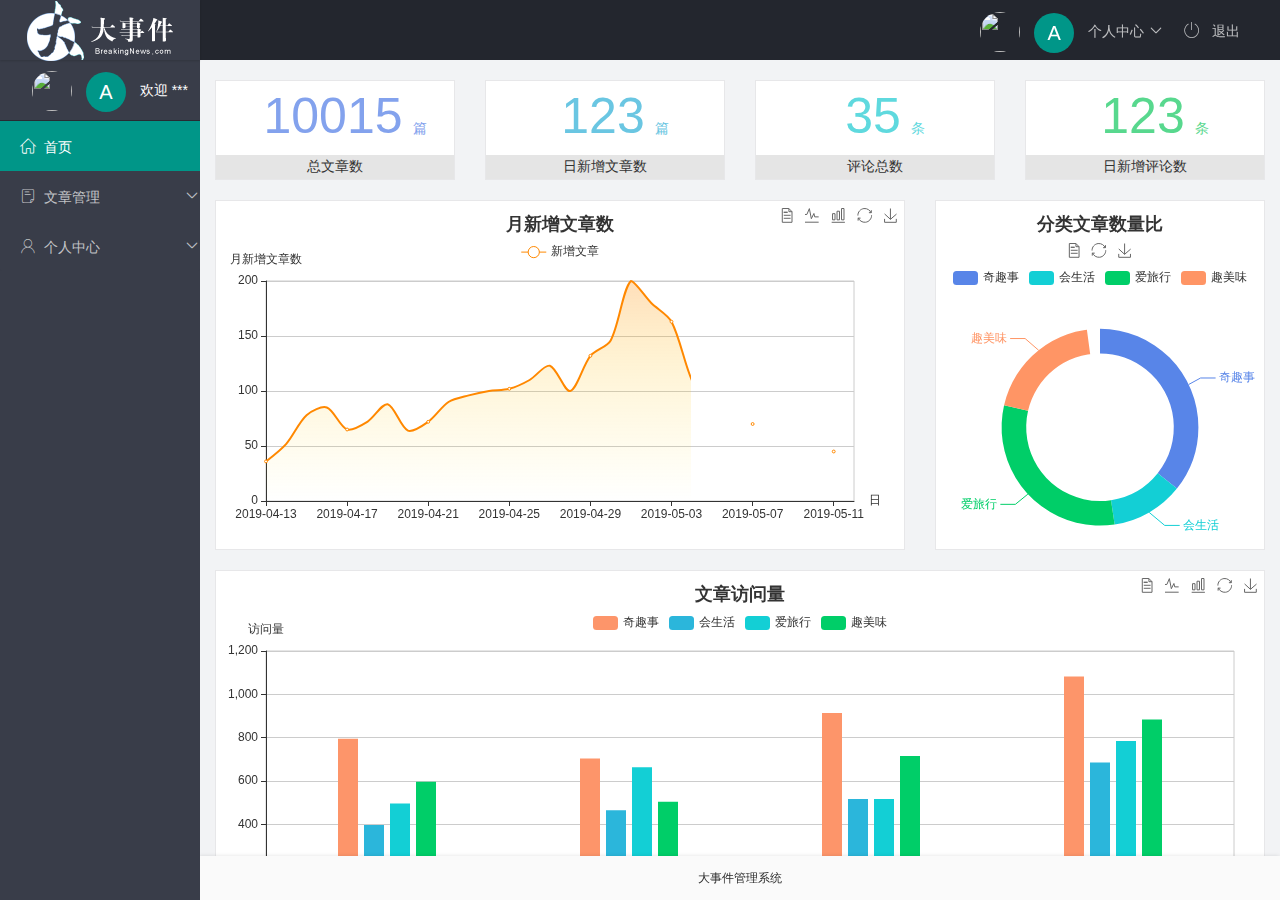
==== commit 0139fa61: "完成个人中心功能的开发" ====
--- a/index.html
+++ b/index.html
@@ -31,9 +31,9 @@
                         <span class="text-avatar">A</span> 个人中心
                     </a>
                     <dl class="layui-nav-child">
-                        <dd><a href="">基本资料</a></dd>
-                        <dd><a href="">更换头像</a></dd>
-                        <dd><a href="">重置密码</a></dd>
+                        <dd><a href="/user/user_info.html" target="fm">基本资料</a></dd>
+                        <dd><a href="/user/user_avatar.html" target="fm">更换头像</a></dd>
+                        <dd><a href="/user/user_pwd.html" target="fm">重置密码</a></dd>
                     </dl>
                 </li>
                 <li class="layui-nav-item" lay-header-event="menuRight" lay-unselect>
@@ -63,11 +63,11 @@
                         </dl>
                     </li>
                     <li class="layui-nav-item">
-                        <a href="javascript:;"><span class="iconfont icon-user"></span>个人中心</a>
+                        <a href="/user/user_info.html" target="fm"><span class="iconfont icon-user"></span>个人中心</a>
                         <dl class="layui-nav-child">
-                            <dd><a href="javascript:;"><i class="layui-icon layui-icon-file"></i>基本资料</a></dd>
-                            <dd><a href="javascript:;"><i class="layui-icon layui-icon-face-smile-b"></i>更换头像</a></dd>
-                            <dd><a href="javascript:;"><i class="layui-icon layui-icon-refresh"></i>重置密码</a></dd>
+                            <dd><a href="/user/user_info.html" target="fm"><i class="layui-icon layui-icon-file"></i>基本资料</a></dd>
+                            <dd><a href="/user/user_avatar.html" target="fm"><i class="layui-icon layui-icon-face-smile-b"></i>更换头像</a></dd>
+                            <dd><a href="/user/user_pwd.html" target="fm"><i class="layui-icon layui-icon-refresh"></i>重置密码</a></dd>
                         </dl>
                     </li>
 
@@ -77,7 +77,7 @@
 
         <div class="layui-body">
             <!-- 内容主体区域 -->
-            <iframe src="/home/dashboard.html" frameborder="0"></iframe>
+            <iframe name="fm" src="/home/dashboard.html" frameborder="0"></iframe>
         </div>
 
         <div class="layui-footer">
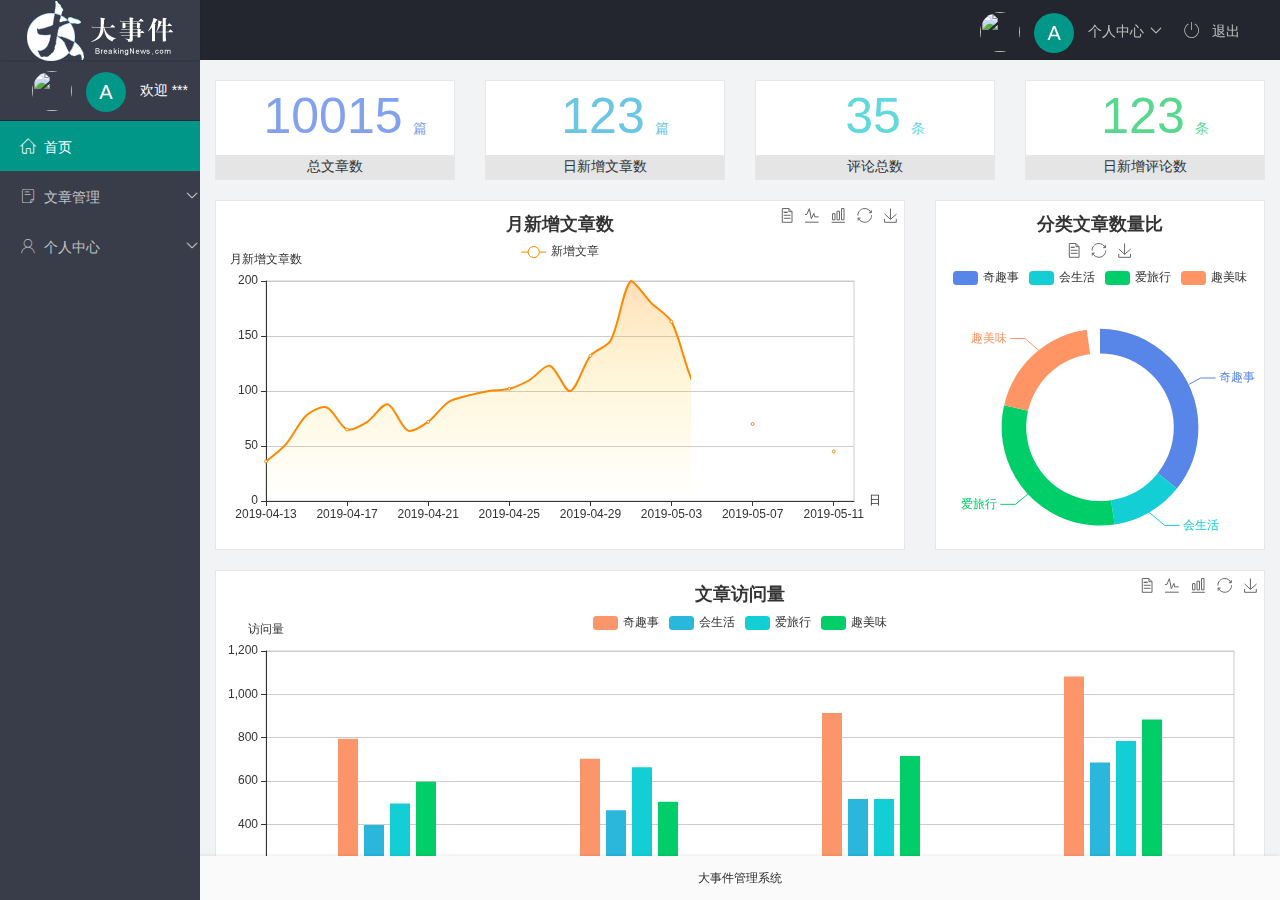
==== commit 3a54f2b2: "文章管理相关功能开发" ====
--- a/index.html
+++ b/index.html
@@ -57,9 +57,9 @@
                     <li class="layui-nav-item">
                         <a class="" href="javascript:;"><span class="iconfont icon-16"></span>文章管理</a>
                         <dl class="layui-nav-child">
-                            <dd><a href="javascript:;"><i class="layui-icon layui-icon-app"></i>文章类别</a></dd>
-                            <dd><a href="javascript:;"><i class="layui-icon layui-icon-cols"></i>文章列表</a></dd>
-                            <dd><a href="javascript:;"><i class="layui-icon layui-icon-release"></i>发布文章</a></dd>
+                            <dd><a href="/article/art_cate.html" target="fm"><i class="layui-icon layui-icon-app"></i>文章类别</a></dd>
+                            <dd><a href="/article/art_list.html" target="fm"><i class="layui-icon layui-icon-cols"></i>文章列表</a></dd>
+                            <dd><a href="/article/art_pub.html" target="fm"><i class="layui-icon layui-icon-release"></i>发布文章</a></dd>
                         </dl>
                     </li>
                     <li class="layui-nav-item">
